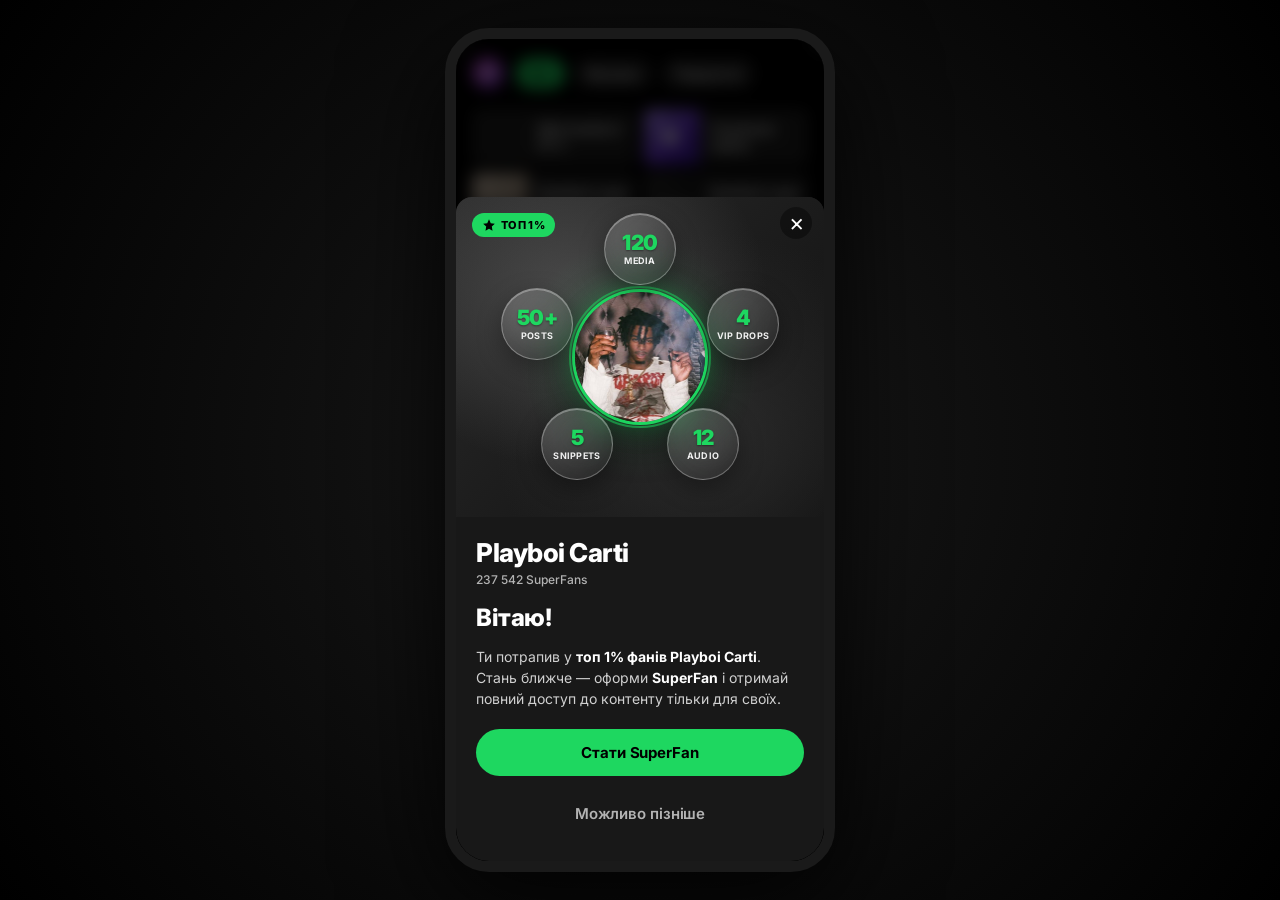
==== index.html @ 33389ec1 "Bigger bubble numbers, real artwork in player and featured card - bubble__num bumped 17 → 21px / wei" ====
<!DOCTYPE html>
<html lang="uk">
<head>
<meta charset="UTF-8" />
<meta name="viewport" content="width=device-width, initial-scale=1.0, maximum-scale=1.0, user-scalable=no, viewport-fit=cover" />
<meta name="theme-color" content="#000000" />
<title>Spotify — SuperFan</title>
<link rel="preconnect" href="https://fonts.googleapis.com">
<link rel="preconnect" href="https://fonts.gstatic.com" crossorigin>
<link href="https://fonts.googleapis.com/css2?family=Inter:wght@400;500;600;700;800;900&display=swap" rel="stylesheet">
<link rel="stylesheet" href="styles.css" />
</head>
<body>

<div class="device-frame">

  <!-- ============ HOME SCREEN ============ -->
  <section class="screen screen--home active" id="screen-home">

    <!-- Header -->
    <header class="header">
      <div class="header__row">
        <div class="avatar">M</div>
        <div class="chips">
          <button class="chip chip--active">Всі</button>
          <button class="chip">Музика</button>
          <button class="chip">Подкасти</button>
        </div>
      </div>
    </header>

    <main class="content" id="content">

      <!-- Library grid -->
      <div class="lib-grid">
        <div class="lib-card">
          <div class="lib-card__cover lib-card__cover--mosaic">
            <span style="background:linear-gradient(135deg,#b07a4a,#4a2e1a)"></span>
            <span style="background:linear-gradient(135deg,#1f1f1f,#3a3a3a)"></span>
            <span style="background:linear-gradient(135deg,#7a5a3a,#2a1f14)"></span>
            <span style="background:linear-gradient(135deg,#9a3030,#4a1414)"></span>
          </div>
          <div class="lib-card__title">Мій плейліст № 3</div>
        </div>

        <div class="lib-card">
          <div class="lib-card__cover lib-card__cover--liked">
            <svg viewBox="0 0 24 24" width="22" height="22" fill="#fff"><path d="M12 21s-6.7-4.35-9.33-8.5C.93 9.6 2.45 5.5 6 5.5c2 0 3.5 1.1 4 2.5.5-1.4 2-2.5 4-2.5 3.55 0 5.07 4.1 3.33 7C18.7 16.65 12 21 12 21z"/></svg>
          </div>
          <div class="lib-card__title">Улюблені треки</div>
        </div>

        <div class="lib-card">
          <div class="lib-card__cover" style="background:linear-gradient(135deg,#c8b9a8 0%,#8a7a68 100%)">
            <div class="lib-card__badge">Плейліст дня 1</div>
          </div>
          <div class="lib-card__title">Плейліст дня 1</div>
        </div>

        <div class="lib-card">
          <div class="lib-card__cover" style="background:linear-gradient(135deg,#2a2a2a 0%,#0a0a0a 100%)">
            <div class="lib-card__badge">Плейліст дня 2</div>
          </div>
          <div class="lib-card__title">Плейліст дня 2</div>
        </div>

        <div class="lib-card">
          <div class="lib-card__cover" style="background:linear-gradient(180deg,#6a4a3a 0%,#2a1a14 100%)">
            <div class="lib-card__badge">Плейліст дня 3</div>
          </div>
          <div class="lib-card__title">Плейліст дня 3</div>
        </div>

        <div class="lib-card">
          <div class="lib-card__cover" style="background:linear-gradient(135deg,#9a8a78 0%,#4a3a2a 100%)">
            <div class="lib-card__badge">Плейліст дня 4</div>
          </div>
          <div class="lib-card__title">Плейліст дня 4</div>
        </div>

        <div class="lib-card">
          <div class="lib-card__cover" style="background:linear-gradient(135deg,#3a3a3a 0%,#0a0a0a 100%)">
            <div class="lib-card__badge">Плейліст дня 5</div>
          </div>
          <div class="lib-card__title">Плейліст дня 5</div>
        </div>

        <div class="lib-card">
          <div class="lib-card__cover" style="background:linear-gradient(135deg,#5a3a2a 0%,#1a0a0a 100%)">
            <div class="lib-card__badge">Плейліст дня 6</div>
          </div>
          <div class="lib-card__title">Плейліст дня 6</div>
        </div>
      </div>

      <!-- Section: Тільки для тебе -->
      <section class="section">
        <h2 class="section__title">Тільки для тебе, <span class="highlight">Мартін</span></h2>
        <div class="hcards">
          <article class="hcard" data-artist="featured" id="card-featured">
            <div class="hcard__cover hcard__cover--img">
              <img src="carti-avatar.jpg" alt="" />
              <div class="hcard__playing-dot"></div>
              <div class="hcard__badge hcard__badge--super">SuperFan</div>
            </div>
            <div class="hcard__meta">Підібрано спеціально для тебе</div>
          </article>

          <article class="hcard">
            <div class="hcard__cover" style="background:linear-gradient(160deg,#f0a8b8 0%,#8a3050 60%,#2a0a18 100%)">
              <div class="hcard__badge hcard__badge--pink">Плейліст дня 8</div>
            </div>
            <div class="hcard__meta">Найкращі треки тижня</div>
          </article>

          <article class="hcard">
            <div class="hcard__cover" style="background:linear-gradient(160deg,#3a8a6a 0%,#1a4a3a 60%,#0a1a14 100%)">
              <div class="hcard__badge hcard__badge--green">Плейліст дня 9</div>
            </div>
            <div class="hcard__meta">Нове з твоїх жанрів</div>
          </article>
        </div>
      </section>

      <!-- Section: Твої найкращі мікси -->
      <section class="section">
        <h2 class="section__title">Твої найкращі мікси</h2>
        <div class="hcards">
          <article class="hcard">
            <div class="hcard__cover" style="background:linear-gradient(160deg,#d8d8d8 0%,#5a5a5a 60%,#0a0a0a 100%)">
              <div class="hcard__badge">Плейліст дня 10</div>
            </div>
            <div class="hcard__meta">Твої найгарячіші треки</div>
          </article>

          <article class="hcard">
            <div class="hcard__cover" style="background:linear-gradient(160deg,#1db954 0%,#0a6a30 60%,#021a0c 100%)">
              <div class="hcard__badge hcard__badge--mint">Плейліст дня 11</div>
            </div>
            <div class="hcard__meta">Свіжі релізи</div>
          </article>
        </div>
      </section>

      <div class="bottom-spacer"></div>
    </main>

    <!-- Now playing -->
    <div class="nowplaying" id="nowplaying">
      <div class="nowplaying__inner">
        <div class="nowplaying__cover">
          <img src="shoota-cover.jpg" alt="Shoota" />
        </div>
        <div class="nowplaying__info">
          <div class="nowplaying__title">Shoota — Playboi Carti</div>
          <div class="nowplaying__device">
            <svg viewBox="0 0 16 16" width="11" height="11" fill="#1db954"><circle cx="8" cy="8" r="6"/></svg>
            <span>AirPods Pro</span>
          </div>
        </div>
        <button class="nowplaying__play" aria-label="Пауза">
          <svg viewBox="0 0 24 24" width="22" height="22" fill="#fff"><rect x="6" y="4" width="4" height="16" rx="1"/><rect x="14" y="4" width="4" height="16" rx="1"/></svg>
        </button>
      </div>
      <div class="nowplaying__bar"><div class="nowplaying__bar-fill"></div></div>
    </div>

    <!-- Tab bar -->
    <nav class="tabbar">
      <button class="tab tab--active">
        <svg viewBox="0 0 24 24" width="22" height="22" fill="currentColor"><path d="M12 3 2 12h3v8h6v-6h2v6h6v-8h3z"/></svg>
        <span>Головна</span>
      </button>
      <button class="tab">
        <svg viewBox="0 0 24 24" width="22" height="22" fill="none" stroke="currentColor" stroke-width="2"><circle cx="11" cy="11" r="7"/><path d="m20 20-3.5-3.5"/></svg>
        <span>Пошук</span>
      </button>
      <button class="tab">
        <svg viewBox="0 0 24 24" width="22" height="22" fill="none" stroke="currentColor" stroke-width="2"><path d="M3 4h2v16H3zM7 4h2v16H7zM12 4l9 4-3 13z"/></svg>
        <span>Моя медіатека</span>
      </button>
      <button class="tab">
        <svg viewBox="0 0 24 24" width="22" height="22" fill="none" stroke="currentColor" stroke-width="2"><path d="M12 5v14M5 12h14"/></svg>
        <span>Створити</span>
      </button>
    </nav>
  </section>

  <!-- ============ POPUP — SuperFan invite ============ -->
  <div class="overlay" id="overlay">
    <div class="popup" role="dialog" aria-modal="true">
      <button class="popup__close" id="popupClose" aria-label="Закрити">×</button>
      <div class="popup__art">
        <div class="popup__art-bg"></div>
        <div class="popup__art-glow"></div>
        <div class="popup__badge">
          <svg viewBox="0 0 24 24" width="14" height="14" fill="#000"><path d="M12 2 15 9l7 .8-5.2 4.8L18 22l-6-3.5L6 22l1.2-7.4L2 9.8 9 9z"/></svg>
          <span>ТОП 1%</span>
        </div>

        <div class="popup__avatar">
          <img src="carti-avatar.jpg" alt="Playboi Carti" />
          <span class="popup__avatar-ring"></span>
        </div>

        <div class="bubble bubble--1" aria-hidden="true">
          <span class="bubble__num">120</span><span class="bubble__lbl">media</span>
        </div>
        <div class="bubble bubble--2" aria-hidden="true">
          <span class="bubble__num">4</span><span class="bubble__lbl">VIP drops</span>
        </div>
        <div class="bubble bubble--3" aria-hidden="true">
          <span class="bubble__num">12</span><span class="bubble__lbl">audio</span>
        </div>
        <div class="bubble bubble--4" aria-hidden="true">
          <span class="bubble__num">5</span><span class="bubble__lbl">snippets</span>
        </div>
        <div class="bubble bubble--5" aria-hidden="true">
          <span class="bubble__num">50+</span><span class="bubble__lbl">posts</span>
        </div>
      </div>
      <div class="popup__body">
        <div class="popup__artist">
          <div class="popup__artist-name">Playboi Carti</div>
          <div class="popup__artist-sub">237 542 SuperFans</div>
        </div>
        <h2 class="popup__title">Вітаю!</h2>
        <p class="popup__text">
          Ти потрапив у <b>топ 1% фанів Playboi Carti</b>. Стань ближче — оформи <b>SuperFan</b> і отримай повний доступ до контенту тільки для своїх.
        </p>
        <button class="btn btn--primary" id="goTiers">Стати SuperFan</button>
        <button class="btn btn--ghost" id="popupLater">Можливо пізніше</button>
      </div>
    </div>
  </div>

  <!-- ============ TIERS SCREEN ============ -->
  <section class="screen screen--tiers" id="screen-tiers">
    <header class="subheader">
      <button class="iconbtn" data-back aria-label="Назад">
        <svg viewBox="0 0 24 24" width="24" height="24" fill="none" stroke="#fff" stroke-width="2.2"><path d="M15 18l-6-6 6-6"/></svg>
      </button>
      <span class="subheader__title">SuperFan</span>
      <span class="iconbtn" aria-hidden="true"></span>
    </header>

    <div class="tiers__hero">
      <div class="tiers__hero-bg"></div>
      <div class="tiers__hero-content">
        <div class="tiers__badge">
          <svg viewBox="0 0 24 24" width="12" height="12" fill="#000"><path d="M12 2 15 9l7 .8-5.2 4.8L18 22l-6-3.5L6 22l1.2-7.4L2 9.8 9 9z"/></svg>
          ТОП 1% · PLAYBOI CARTI
        </div>
        <h1 class="tiers__title">Обери рівень<br/>SuperFan</h1>
        <p class="tiers__sub">Ціна за місяць. Скасування у будь-який момент.</p>
      </div>
    </div>

    <div class="tiers__list" role="radiogroup">
      <label class="tier">
        <input type="radio" name="tier" value="essential" />
        <div class="tier__card">
          <div class="tier__top">
            <div>
              <div class="tier__name">Essential</div>
              <div class="tier__price">$4,99<span>/міс</span></div>
            </div>
            <div class="tier__radio"></div>
          </div>
          <ul class="tier__perks">
            <li>SuperFan badge у профілі</li>
            <li>Закритий feed</li>
            <li>Early access до нових треків (24–48 год)</li>
          </ul>
        </div>
      </label>

      <label class="tier tier--featured">
        <input type="radio" name="tier" value="insider" checked />
        <div class="tier__card">
          <div class="tier__ribbon">ВИБІР ФАНІВ</div>
          <div class="tier__top">
            <div>
              <div class="tier__name">Insider</div>
              <div class="tier__price">$19,99<span>/міс</span></div>
            </div>
            <div class="tier__radio tier__radio--checked"></div>
          </div>
          <ul class="tier__perks">
            <li>Все з Essential</li>
            <li>Pre-release snippets за 30 днів до релізу</li>
            <li>Presale-коди на концерти</li>
            <li>Щомісячний Q&A</li>
            <li>Ексклюзивні відео та пости</li>
          </ul>
        </div>
      </label>

      <label class="tier">
        <input type="radio" name="tier" value="inner" />
        <div class="tier__card">
          <div class="tier__top">
            <div>
              <div class="tier__name">Inner Circle</div>
              <div class="tier__price">$99,99<span>/міс</span></div>
            </div>
            <div class="tier__radio"></div>
          </div>
          <ul class="tier__perks">
            <li>Все з Insider</li>
            <li>Підписаний мерч (1× на рік)</li>
            <li>Лотерея на 1-on-1 відеодзвінок</li>
            <li>Лімітовані дропи (вініл, ексклюзиви)</li>
          </ul>
        </div>
      </label>
    </div>

    <div class="cta-bar">
      <button class="btn btn--primary btn--full" id="goCheckout">Продовжити</button>
    </div>
  </section>

  <!-- ============ CHECKOUT SCREEN ============ -->
  <section class="screen screen--checkout" id="screen-checkout">
    <header class="subheader">
      <button class="iconbtn" data-back aria-label="Назад">
        <svg viewBox="0 0 24 24" width="24" height="24" fill="none" stroke="#fff" stroke-width="2.2"><path d="M15 18l-6-6 6-6"/></svg>
      </button>
      <span class="subheader__title">Оплата</span>
      <span class="iconbtn" aria-hidden="true"></span>
    </header>

    <div class="checkout">
      <div class="checkout__summary">
        <div class="checkout__row">
          <div>
            <div class="checkout__label">Підписка</div>
            <div class="checkout__value" id="checkoutTierName">SuperFan · Insider</div>
            <div class="checkout__sub">Playboi Carti</div>
          </div>
          <div class="checkout__price" id="checkoutTierPrice">$19,99</div>
        </div>
        <hr class="hr"/>
        <div class="checkout__row checkout__row--total">
          <div class="checkout__label">Разом за місяць</div>
          <div class="checkout__price" id="checkoutTotal">$19,99</div>
        </div>
      </div>

      <div class="checkout__payment">
        <div class="checkout__label-section">Спосіб оплати</div>
        <button class="pay">
          <span class="pay__icon">
            <svg viewBox="0 0 32 14" width="44" height="20"><text x="0" y="11" font-family="-apple-system,Inter,Helvetica" font-size="12" font-weight="600" fill="#fff">Pay</text><path d="M-2 4 C 0 1, 2 0, 4 3 L 4 9 C 2 12, 0 11, -2 8 Z" fill="#fff" transform="translate(-4,1) scale(0.9)"/></svg>
          </span>
          <span class="pay__label">Apple Pay</span>
          <span class="pay__check">●</span>
        </button>
        <button class="pay pay--alt">
          <span class="pay__icon"><svg viewBox="0 0 36 24" width="32" height="20"><rect width="36" height="24" rx="3" fill="#1a1a1a" stroke="#444"/><rect x="4" y="14" width="28" height="3" fill="#444"/></svg></span>
          <span class="pay__label">•••• 4242</span>
        </button>
      </div>

      <p class="checkout__legal">
        Підписка оновлюється щомісяця. Скасування у будь-який момент у налаштуваннях Spotify. Перший тиждень — гарантія повернення.
      </p>
    </div>

    <div class="cta-bar">
      <button class="btn btn--primary btn--full" id="goSuccess">
        <svg viewBox="0 0 24 24" width="18" height="18" fill="currentColor" style="margin-right:6px;vertical-align:-3px"><path d="M12 2C6.5 2 2 6.5 2 12s4.5 10 10 10 10-4.5 10-10S17.5 2 12 2zm-1 15-4-4 1.4-1.4L11 14.2l5.6-5.6L18 10z"/></svg>
        Оформити за <span id="payAmount">$19,99</span>
      </button>
    </div>
  </section>

  <!-- ============ SUCCESS SCREEN ============ -->
  <section class="screen screen--success" id="screen-success">
    <div class="success">
      <div class="success__art">
        <div class="success__rings">
          <span></span><span></span><span></span>
        </div>
        <div class="success__check">
          <svg viewBox="0 0 24 24" width="44" height="44" fill="#000"><path d="M12 2C6.5 2 2 6.5 2 12s4.5 10 10 10 10-4.5 10-10S17.5 2 12 2zm-1 15-4-4 1.4-1.4L11 14.2l5.6-5.6L18 10z"/></svg>
        </div>
      </div>

      <h1 class="success__title">Ласкаво просимо в SuperFan!</h1>
      <p class="success__text">
        Тепер ти один з найближчих фанів <b>Playboi Carti</b>. Перший ексклюзив вже чекає у закритому feed.
      </p>

      <div class="success__perks">
        <div class="perk perk--big"><span class="perk__icon">🎧</span><div><b>Свіжий drop</b><span>2 unreleased треки вже доступні</span></div></div>
        <div class="perk perk--big"><span class="perk__icon">💬</span><div><b>Welcome-повідомлення</b><span>«Дякуємо, що слухаєш нас» — від команди</span></div></div>
        <div class="perk perk--big"><span class="perk__icon">🎟️</span><div><b>Presale-код</b><span>На європейський тур 2026 · діє 48 год</span></div></div>
      </div>

      <button class="btn btn--primary btn--full" id="backHome">Відкрити закритий feed</button>
      <button class="btn btn--ghost btn--full" data-back>Повернутися в Spotify</button>
    </div>
  </section>

</div>

<script src="app.js"></script>
</body>
</html>
---- styles.css ----
/* ============ RESET ============ */
*, *::before, *::after { box-sizing: border-box; margin: 0; padding: 0; }
html, body { height: 100%; }
button { background: none; border: none; font: inherit; color: inherit; cursor: pointer; }
ul { list-style: none; }
input { font: inherit; }

body {
  font-family: 'Inter', -apple-system, BlinkMacSystemFont, 'SF Pro Display', Helvetica, Arial, sans-serif;
  background: #000;
  color: #fff;
  -webkit-font-smoothing: antialiased;
  -moz-osx-font-smoothing: grayscale;
  overflow: hidden;
  user-select: none;
  -webkit-tap-highlight-color: transparent;
}

/* ============ DEVICE FRAME ============ */
:root { --app-h: 100vh; }
@supports (height: 100dvh) { :root { --app-h: 100dvh; } }
@supports (height: 100svh) { :root { --app-h: 100svh; } }

.device-frame {
  position: relative;
  width: 100vw;
  height: var(--app-h);    /* JS overrides with visualViewport.height */
  max-width: 430px;
  margin: 0 auto;
  background: #000;
  overflow: hidden;
  box-shadow: 0 0 80px rgba(0,0,0,.8);
}

@media (min-width: 800px) {
  body {
    background: radial-gradient(circle at center, #1a1a1a 0%, #000 100%);
    display: flex;
    align-items: center;
    justify-content: center;
    padding: 24px;
    overflow: auto;
  }
  .device-frame {
    width: 390px;
    height: 844px;
    max-height: 95vh;
    max-height: 95dvh;
    border-radius: 44px;
    border: 11px solid #1a1a1a;
    box-shadow: 0 30px 100px rgba(0,0,0,.9), inset 0 0 0 1px #333;
  }
}

/* ============ SCREENS ============ */
.screen {
  position: absolute;
  inset: 0;
  display: none;
  flex-direction: column;
  background: #000;
  overflow: hidden;
}
.screen.active { display: flex; }

/* ============ HEADER ============ */
.header {
  padding: max(18px, env(safe-area-inset-top)) 16px 12px;
  flex-shrink: 0;
}
.header__row { display: flex; align-items: center; gap: 12px; }

.avatar {
  width: 32px; height: 32px;
  border-radius: 50%;
  background: linear-gradient(135deg, #d04ad8, #6b1ec4);
  display: flex; align-items: center; justify-content: center;
  font-weight: 700; font-size: 16px;
  flex-shrink: 0;
}

.chips { display: flex; gap: 8px; overflow-x: auto; flex: 1; -webkit-overflow-scrolling: touch; }
.chips::-webkit-scrollbar { display: none; }
.chip {
  padding: 7px 14px;
  border-radius: 999px;
  background: #1f1f1f;
  font-size: 14px;
  font-weight: 500;
  white-space: nowrap;
  color: #fff;
}
.chip--active { background: #1ed760; color: #000; font-weight: 600; }

/* ============ CONTENT ============ */
.content {
  flex: 1;
  overflow-y: auto;
  padding: 4px 16px 0;
  -webkit-overflow-scrolling: touch;
}
.content::-webkit-scrollbar { display: none; }
.bottom-spacer { height: 140px; }

/* ============ LIBRARY GRID ============ */
.lib-grid {
  display: grid;
  grid-template-columns: 1fr 1fr;
  gap: 8px;
  margin-top: 4px;
}
.lib-card {
  display: flex;
  align-items: center;
  background: #1d1d1d;
  border-radius: 6px;
  overflow: hidden;
  height: 56px;
  gap: 10px;
}
.lib-card__cover {
  width: 56px; height: 56px;
  flex-shrink: 0;
  position: relative;
  display: flex; align-items: center; justify-content: center;
  overflow: hidden;
}
.lib-card__cover--mosaic {
  display: grid;
  grid-template-columns: 1fr 1fr;
  grid-template-rows: 1fr 1fr;
}
.lib-card__cover--mosaic span { display: block; }
.lib-card__cover--liked {
  background: linear-gradient(135deg, #a888f4 0%, #5b29c4 60%, #2d1188 100%);
}
.lib-card__badge {
  position: absolute;
  bottom: 4px; left: 4px;
  background: rgba(0,0,0,.55);
  color: #fff;
  font-size: 8px;
  font-weight: 700;
  padding: 2px 5px;
  border-radius: 2px;
  text-transform: uppercase;
  letter-spacing: .3px;
}
.lib-card__badge--mid { font-size: 7.5px; }
.lib-card__title {
  font-size: 13.5px;
  font-weight: 600;
  color: #fff;
  line-height: 1.2;
  padding-right: 8px;
  overflow: hidden;
  text-overflow: ellipsis;
  display: -webkit-box;
  -webkit-line-clamp: 2;
  -webkit-box-orient: vertical;
}

/* ============ SECTIONS ============ */
.section { margin-top: 22px; }
.section__title {
  font-size: 22px;
  font-weight: 800;
  letter-spacing: -.4px;
  margin-bottom: 12px;
  padding-left: 0;
}
.highlight { color: #1ed760; }

.hcards {
  display: flex;
  gap: 14px;
  overflow-x: auto;
  margin: 0 -16px;
  padding: 0 16px 6px;
  scroll-snap-type: x mandatory;
  -webkit-overflow-scrolling: touch;
}
.hcards::-webkit-scrollbar { display: none; }
.hcard {
  flex: 0 0 152px;
  scroll-snap-align: start;
}
.hcard__cover {
  position: relative;
  width: 152px; height: 152px;
  border-radius: 4px;
  overflow: hidden;
  display: flex;
  align-items: flex-end;
}
.hcard__cover::after {
  content: '';
  position: absolute;
  inset: 0;
  background: linear-gradient(180deg, transparent 50%, rgba(0,0,0,.4) 100%);
  pointer-events: none;
}
.hcard__badge {
  position: absolute;
  bottom: 8px; left: 8px;
  font-size: 16px;
  font-weight: 800;
  color: #fff;
  z-index: 2;
  letter-spacing: -.3px;
}
.hcard__badge--red { color: #fff; text-shadow: 0 1px 2px rgba(0,0,0,.4); }
.hcard__badge--pink { color: #fff; }
.hcard__badge--green { color: #fff; }
.hcard__badge--mint { color: #fff; }

/* Featured "SuperFan" card: photo background with a frosted-glass chip
   so the label reads clearly over busy imagery. */
.hcard__cover--img { background: #1a1a1a; }
.hcard__cover--img > img {
  position: absolute;
  inset: 0;
  width: 100%; height: 100%;
  object-fit: cover;
  display: block;
}
.hcard__badge--super {
  font-size: 13px;
  padding: 6px 12px;
  border-radius: 6px;
  background: rgba(40,40,40,.72);
  border: 1px solid rgba(255,255,255,.14);
  backdrop-filter: blur(14px) saturate(140%);
  -webkit-backdrop-filter: blur(14px) saturate(140%);
  color: #fff;
  z-index: 3;
}
.hcard__mask {
  position: absolute;
  inset: 0;
  display: flex;
  align-items: center;
  justify-content: center;
}
.hcard__playing-dot {
  position: absolute;
  top: 8px; right: 8px;
  width: 8px; height: 8px;
  background: #1ed760;
  border-radius: 50%;
  z-index: 2;
  box-shadow: 0 0 8px #1ed760;
}
.hcard__meta {
  font-size: 12px;
  color: #b3b3b3;
  margin-top: 8px;
  line-height: 1.35;
  display: -webkit-box;
  -webkit-line-clamp: 2;
  -webkit-box-orient: vertical;
  overflow: hidden;
}

/* ============ NOW PLAYING ============ */
.nowplaying {
  position: absolute;
  bottom: 56px;
  left: 8px; right: 8px;
  background: #5a3a30;
  background: linear-gradient(95deg, #5a3a30 0%, #4a2820 100%);
  border-radius: 8px;
  padding: 8px;
  z-index: 10;
}
.nowplaying__inner {
  display: flex;
  align-items: center;
  gap: 10px;
}
.nowplaying__cover {
  width: 40px; height: 40px;
  border-radius: 4px;
  overflow: hidden;
  flex-shrink: 0;
  background: #2a2a2a;
}
.nowplaying__cover img {
  width: 100%; height: 100%;
  object-fit: cover;
  display: block;
}
.nowplaying__info { flex: 1; min-width: 0; }
.nowplaying__title {
  font-size: 13px;
  font-weight: 600;
  white-space: nowrap;
  overflow: hidden;
  text-overflow: ellipsis;
}
.nowplaying__device {
  font-size: 11px;
  color: #1db954;
  display: flex;
  align-items: center;
  gap: 4px;
  margin-top: 2px;
}
.nowplaying__play {
  width: 36px; height: 36px;
  display: flex; align-items: center; justify-content: center;
  flex-shrink: 0;
}
.nowplaying__bar {
  height: 2px;
  background: rgba(255,255,255,.18);
  border-radius: 2px;
  margin: 6px 4px 0;
  overflow: hidden;
}
.nowplaying__bar-fill {
  width: 38%;
  height: 100%;
  background: #fff;
  border-radius: 2px;
}

/* ============ TAB BAR ============ */
.tabbar {
  position: absolute;
  bottom: 0;
  left: 0; right: 0;
  height: 56px;
  display: flex;
  background: rgba(0,0,0,.92);
  backdrop-filter: blur(20px);
  -webkit-backdrop-filter: blur(20px);
  padding-bottom: env(safe-area-inset-bottom);
}
.tab {
  flex: 1;
  display: flex;
  flex-direction: column;
  align-items: center;
  justify-content: center;
  gap: 3px;
  color: #b3b3b3;
  font-size: 10px;
  font-weight: 500;
}
.tab--active { color: #fff; }

/* ============ OVERLAY + POPUP ============ */
.overlay {
  position: absolute;
  inset: 0;
  background: rgba(0,0,0,.7);
  backdrop-filter: blur(8px);
  -webkit-backdrop-filter: blur(8px);
  display: none;
  align-items: flex-end;
  justify-content: center;
  z-index: 100;
  animation: fadeIn .3s ease;
}
.overlay.active { display: flex; }
@keyframes fadeIn { from { opacity: 0; } to { opacity: 1; } }

.popup {
  position: relative;
  width: 100%;
  background: #181818;
  border-radius: 16px 16px 0 0;
  overflow: hidden;
  animation: slideUp .4s cubic-bezier(.16,1,.3,1);
  max-height: 90%;
  display: flex;
  flex-direction: column;
}
@keyframes slideUp { from { transform: translateY(100%); } to { transform: translateY(0); } }

.popup__close {
  position: absolute;
  top: 10px; right: 12px;
  width: 32px; height: 32px;
  font-size: 24px;
  color: #fff;
  z-index: 10;
  display: flex;
  align-items: center;
  justify-content: center;
  background: rgba(0,0,0,.4);
  border-radius: 50%;
  line-height: 1;
}

.popup__art {
  position: relative;
  height: 320px;
  overflow: hidden;
}
.popup__art-bg {
  position: absolute;
  inset: 0;
  background:
    radial-gradient(ellipse at 30% 30%, rgba(120,120,120,.45) 0%, transparent 55%),
    radial-gradient(ellipse at 70% 75%, rgba(60,60,60,.55) 0%, transparent 60%),
    linear-gradient(135deg, #2a2a2a 0%, #0f0f0f 100%);
}
.popup__art-glow {
  position: absolute;
  inset: 0;
  background:
    radial-gradient(circle at 50% 50%, rgba(30,215,96,.12) 0%, transparent 50%);
}
.popup__badge {
  position: absolute;
  top: 16px;
  left: 16px;
  background: #1ed760;
  color: #000;
  font-size: 11px;
  font-weight: 800;
  padding: 5px 10px;
  border-radius: 999px;
  display: flex;
  align-items: center;
  gap: 5px;
  z-index: 5;
  letter-spacing: .3px;
}

/* ============ AVATAR (centered in popup__art) ============ */
.popup__avatar {
  position: absolute;
  top: 50%; left: 50%;
  width: 130px; height: 130px;
  border-radius: 50%;
  overflow: visible;
  transform: translate(-50%, -50%);
  z-index: 2;
  box-shadow:
    0 0 0 3px #1ed760,
    0 0 30px rgba(30,215,96,.45),
    0 14px 40px rgba(0,0,0,.55);
}
.popup__avatar img {
  width: 100%; height: 100%;
  object-fit: cover;
  border-radius: 50%;
  display: block;
}
.popup__avatar-ring {
  position: absolute;
  inset: -6px;
  border-radius: 50%;
  border: 2px solid rgba(30,215,96,.55);
  pointer-events: none;
  animation: avatar-pulse 2.6s cubic-bezier(0,0,.2,1) infinite;
}
@keyframes avatar-pulse {
  0%   { transform: scale(1);    opacity: .85; }
  80%  { opacity: 0; }
  100% { transform: scale(1.35); opacity: 0; }
}

/* ============ FLOATING GLASS BUBBLES ============ */
.bubble {
  position: absolute;
  width: 72px; height: 72px;
  border-radius: 50%;
  background:
    linear-gradient(135deg, rgba(255,255,255,.22) 0%, rgba(255,255,255,.06) 100%);
  backdrop-filter: blur(14px) saturate(150%);
  -webkit-backdrop-filter: blur(14px) saturate(150%);
  border: 1px solid rgba(255,255,255,.28);
  display: flex;
  flex-direction: column;
  align-items: center;
  justify-content: center;
  text-align: center;
  color: #fff;
  z-index: 4;
  padding: 4px;
  box-shadow:
    inset 0 1px 0 rgba(255,255,255,.32),
    inset 0 -10px 18px rgba(0,0,0,.15),
    0 8px 24px rgba(0,0,0,.35);
  will-change: transform;
}
.bubble__num {
  font-size: 21px;
  font-weight: 900;
  line-height: 1;
  color: #1ed760;
  letter-spacing: -.5px;
  text-shadow: 0 1px 2px rgba(0,0,0,.4);
}
.bubble__lbl {
  font-size: 9px;
  font-weight: 700;
  line-height: 1.1;
  margin-top: 3px;
  color: rgba(255,255,255,.92);
  text-transform: uppercase;
  letter-spacing: .3px;
}

/* positions tight around the avatar (orbital ~108px from popup center).
   Anchored to popup horizontal center via left:50% + margin-left so the
   layout stays symmetric on any popup width. */
.bubble { left: 50%; }
.bubble--1 { top: 16px;  margin-left: -36px; animation: bob-a 5.2s ease-in-out infinite; }      /* 12 o'clock */
.bubble--2 { top: 91px;  margin-left: 67px;  animation: bob-b 6.4s ease-in-out infinite -.7s; } /* upper right */
.bubble--3 { top: 211px; margin-left: 27px;  animation: bob-c 5.8s ease-in-out infinite -1.4s;} /* lower right */
.bubble--4 { top: 211px; margin-left: -99px; animation: bob-b 7.1s ease-in-out infinite -2s; }  /* lower left */
.bubble--5 { top: 91px;  margin-left: -139px;animation: bob-a 6.0s ease-in-out infinite -.4s; } /* upper left */

@keyframes bob-a {
  0%, 100% { transform: translate(0, 0); }
  50%      { transform: translate(2px, -7px); }
}
@keyframes bob-b {
  0%, 100% { transform: translate(0, 0); }
  33%      { transform: translate(-4px, -3px); }
  66%      { transform: translate(3px, -6px); }
}
@keyframes bob-c {
  0%, 100% { transform: translate(0, 0); }
  50%      { transform: translate(-6px, -4px); }
}

@media (prefers-reduced-motion: reduce) {
  .bubble, .popup__avatar-ring { animation: none; }
}

/* ============ ARTIST META (now inside popup__body) ============ */
.popup__artist { margin-bottom: 2px; }
.popup__artist-name {
  font-size: 26px;
  font-weight: 800;
  letter-spacing: -.5px;
  line-height: 1.1;
}
.popup__artist-sub {
  font-size: 12px;
  color: #b3b3b3;
  font-weight: 500;
  margin-top: 4px;
}

.popup__body {
  padding: 22px 20px 24px;
  display: flex;
  flex-direction: column;
  gap: 14px;
  overflow-y: auto;
}
.popup__title {
  font-size: 24px;
  font-weight: 800;
  letter-spacing: -.4px;
}
.popup__text {
  font-size: 14px;
  line-height: 1.5;
  color: #d0d0d0;
}
.popup__text b { color: #fff; font-weight: 700; }

.popup__perks {
  display: flex;
  flex-direction: column;
  gap: 8px;
  margin-top: 2px;
}
.perk {
  display: flex;
  align-items: center;
  gap: 10px;
  font-size: 13.5px;
  color: #e5e5e5;
}
.perk__icon { font-size: 18px; }

/* ============ BUTTONS ============ */
.btn {
  padding: 14px 22px;
  border-radius: 999px;
  font-size: 15px;
  font-weight: 700;
  text-align: center;
  transition: transform .15s ease, opacity .15s ease;
  letter-spacing: -.1px;
}
.btn:active { transform: scale(.97); opacity: .85; }
.btn--primary {
  background: #1ed760;
  color: #000;
  margin-top: 6px;
}
.btn--ghost {
  background: transparent;
  color: #b3b3b3;
  font-weight: 600;
}
.btn--full { width: 100%; }

/* ============ SUBHEADER ============ */
.subheader {
  display: flex;
  align-items: center;
  justify-content: space-between;
  padding: max(16px, env(safe-area-inset-top)) 16px 12px;
  flex-shrink: 0;
}
.subheader__title { font-size: 16px; font-weight: 700; letter-spacing: -.2px; }
.iconbtn {
  width: 32px; height: 32px;
  display: flex; align-items: center; justify-content: center;
  border-radius: 50%;
}

/* ============ TIERS SCREEN ============ */
.tiers__hero {
  position: relative;
  height: 180px;
  margin: 0 16px;
  border-radius: 14px;
  overflow: hidden;
  flex-shrink: 0;
}
.tiers__hero-bg {
  position: absolute;
  inset: 0;
  background:
    radial-gradient(ellipse at 30% 30%, rgba(232,90,58,.7) 0%, transparent 55%),
    radial-gradient(ellipse at 70% 80%, rgba(155,46,28,.85) 0%, transparent 60%),
    linear-gradient(135deg, #8a1f12 0%, #2a0a05 100%);
}
.tiers__hero-content {
  position: relative;
  padding: 20px;
  height: 100%;
  display: flex;
  flex-direction: column;
  justify-content: space-between;
}
.tiers__badge {
  align-self: flex-start;
  background: #1ed760;
  color: #000;
  font-size: 10px;
  font-weight: 800;
  padding: 4px 8px;
  border-radius: 999px;
  display: flex;
  align-items: center;
  gap: 5px;
  letter-spacing: .3px;
}
.tiers__title {
  font-size: 30px;
  font-weight: 800;
  line-height: 1.05;
  letter-spacing: -.6px;
}
.tiers__sub {
  font-size: 12.5px;
  color: rgba(255,255,255,.85);
  margin-top: 6px;
}

.tiers__list {
  flex: 1;
  overflow-y: auto;
  padding: 16px 16px 120px;
  display: flex;
  flex-direction: column;
  gap: 10px;
  -webkit-overflow-scrolling: touch;
}
.tiers__list::-webkit-scrollbar { display: none; }

.tier { display: block; cursor: pointer; }
.tier input { position: absolute; opacity: 0; pointer-events: none; }

.tier__card {
  background: #1a1a1a;
  border: 1.5px solid #2a2a2a;
  border-radius: 12px;
  padding: 14px 16px;
  position: relative;
  transition: border-color .15s ease, background .15s ease;
}
.tier input:checked + .tier__card {
  border-color: #1ed760;
  background: #15201a;
}
.tier--featured .tier__card {
  background: linear-gradient(135deg, #1a2820 0%, #15201a 100%);
}

.tier__top {
  display: flex;
  justify-content: space-between;
  align-items: flex-start;
}
.tier__name {
  font-size: 17px;
  font-weight: 700;
  letter-spacing: -.2px;
}
.tier__price {
  font-size: 22px;
  font-weight: 800;
  margin-top: 2px;
  letter-spacing: -.3px;
}
.tier__price span {
  font-size: 12px;
  font-weight: 500;
  color: #b3b3b3;
  margin-left: 2px;
}
.tier__radio {
  width: 22px; height: 22px;
  border-radius: 50%;
  border: 2px solid #555;
  margin-top: 4px;
  position: relative;
  flex-shrink: 0;
}
.tier input:checked + .tier__card .tier__radio {
  border-color: #1ed760;
}
.tier input:checked + .tier__card .tier__radio::after {
  content: '';
  position: absolute;
  inset: 3px;
  background: #1ed760;
  border-radius: 50%;
}
.tier__perks {
  margin-top: 10px;
  display: flex;
  flex-direction: column;
  gap: 5px;
}
.tier__perks li {
  font-size: 12.5px;
  color: #c8c8c8;
  padding-left: 14px;
  position: relative;
  line-height: 1.4;
}
.tier__perks li::before {
  content: '';
  position: absolute;
  left: 0; top: 8px;
  width: 4px; height: 4px;
  background: #1ed760;
  border-radius: 50%;
}
.tier__ribbon {
  position: absolute;
  top: -8px;
  right: 14px;
  background: #1ed760;
  color: #000;
  font-size: 9px;
  font-weight: 800;
  padding: 3px 8px;
  border-radius: 999px;
  letter-spacing: .4px;
}

.cta-bar {
  position: absolute;
  bottom: 0; left: 0; right: 0;
  padding: 14px 16px 22px;
  background: linear-gradient(180deg, transparent 0%, rgba(0,0,0,.95) 30%, #000 100%);
}

.hr { border: none; border-top: 1px solid #2a2a2a; margin: 6px 0; }

/* ============ CHECKOUT ============ */
.checkout {
  padding: 14px 16px 120px;
  flex: 1;
  overflow-y: auto;
}
.checkout::-webkit-scrollbar { display: none; }

.checkout__summary {
  background: #1a1a1a;
  border-radius: 12px;
  padding: 16px;
  margin-bottom: 16px;
}
.checkout__row {
  display: flex;
  justify-content: space-between;
  align-items: flex-start;
}
.checkout__row--total { padding-top: 4px; }
.checkout__label { font-size: 12px; color: #b3b3b3; }
.checkout__value { font-size: 16px; font-weight: 700; margin-top: 2px; }
.checkout__sub { font-size: 12px; color: #b3b3b3; margin-top: 2px; }
.checkout__price { font-size: 18px; font-weight: 800; letter-spacing: -.3px; }

.checkout__payment { margin-bottom: 14px; }
.checkout__label-section {
  font-size: 12px;
  font-weight: 600;
  color: #b3b3b3;
  text-transform: uppercase;
  letter-spacing: .5px;
  margin-bottom: 8px;
}
.pay {
  display: flex;
  align-items: center;
  gap: 12px;
  width: 100%;
  background: #1a1a1a;
  border: 1.5px solid #1ed760;
  border-radius: 10px;
  padding: 12px 14px;
  margin-bottom: 8px;
}
.pay--alt { border-color: #2a2a2a; }
.pay__icon {
  width: 44px;
  display: flex;
  align-items: center;
  justify-content: center;
}
.pay__label { flex: 1; text-align: left; font-size: 14px; font-weight: 600; }
.pay__check { color: #1ed760; font-size: 18px; }

.checkout__legal {
  font-size: 11px;
  color: #888;
  line-height: 1.5;
  margin-top: 14px;
  text-align: center;
}

/* ============ SUCCESS ============ */
.success {
  flex: 1;
  display: flex;
  flex-direction: column;
  align-items: center;
  padding: max(28px, env(safe-area-inset-top)) 24px 32px;
  text-align: center;
  overflow-y: auto;
  -webkit-overflow-scrolling: touch;
}
.success::-webkit-scrollbar { display: none; }

.success__art {
  position: relative;
  width: 140px; height: 140px;
  display: flex;
  align-items: center;
  justify-content: center;
  margin: 12px auto 18px;
}
.success__rings { position: absolute; inset: 0; }
.success__rings span {
  position: absolute;
  inset: 0;
  border-radius: 50%;
  border: 2px solid #1ed760;
  opacity: 0;
  animation: ping 2.2s cubic-bezier(0,0,.2,1) infinite;
}
.success__rings span:nth-child(2) { animation-delay: .7s; }
.success__rings span:nth-child(3) { animation-delay: 1.4s; }
@keyframes ping {
  0% { transform: scale(.5); opacity: .9; }
  80%, 100% { transform: scale(1.4); opacity: 0; }
}
.success__check {
  position: relative;
  width: 88px; height: 88px;
  background: #1ed760;
  border-radius: 50%;
  display: flex;
  align-items: center;
  justify-content: center;
  box-shadow: 0 0 40px rgba(30,215,96,.5);
}
.success__title {
  font-size: 26px;
  font-weight: 800;
  letter-spacing: -.5px;
  margin-bottom: 10px;
  line-height: 1.15;
}
.success__text {
  font-size: 14px;
  line-height: 1.5;
  color: #d0d0d0;
  margin-bottom: 22px;
  max-width: 320px;
}
.success__text b { color: #fff; }
.success__perks {
  width: 100%;
  display: flex;
  flex-direction: column;
  gap: 10px;
  margin-bottom: 22px;
}
.perk--big {
  background: #161616;
  border-radius: 10px;
  padding: 12px 14px;
  text-align: left;
  display: flex;
  align-items: center;
  gap: 12px;
}
.perk--big .perk__icon { font-size: 22px; flex-shrink: 0; }
.perk--big > div { display: flex; flex-direction: column; gap: 2px; }
.perk--big b { font-size: 13.5px; font-weight: 700; }
.perk--big span { font-size: 12px; color: #999; }
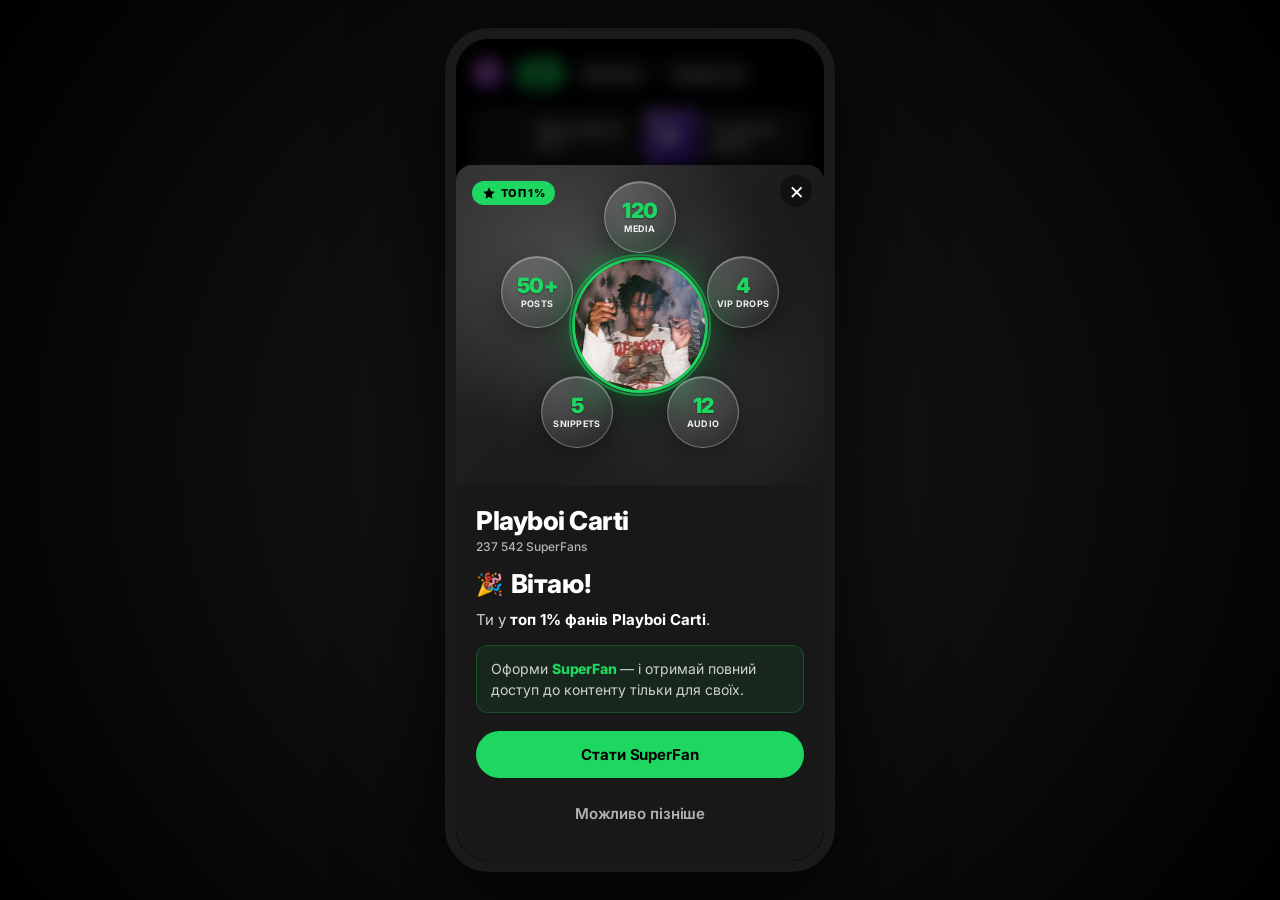
==== commit 6977f8ea: "Polish SuperFan card label and popup CTA layout - SuperFan label on the featured card now uses the s" ====
--- a/index.html
+++ b/index.html
@@ -101,6 +101,7 @@
             <div class="hcard__cover hcard__cover--img">
               <img src="carti-avatar.jpg" alt="" />
               <div class="hcard__playing-dot"></div>
+              <div class="hcard__matte"></div>
               <div class="hcard__badge hcard__badge--super">SuperFan</div>
             </div>
             <div class="hcard__meta">Підібрано спеціально для тебе</div>
@@ -224,9 +225,12 @@
           <div class="popup__artist-name">Playboi Carti</div>
           <div class="popup__artist-sub">237 542 SuperFans</div>
         </div>
-        <h2 class="popup__title">Вітаю!</h2>
-        <p class="popup__text">
-          Ти потрапив у <b>топ 1% фанів Playboi Carti</b>. Стань ближче — оформи <b>SuperFan</b> і отримай повний доступ до контенту тільки для своїх.
+        <h2 class="popup__title"><span class="popup__title-emoji">🎉</span>Вітаю!</h2>
+        <p class="popup__lede">
+          Ти у <b>топ 1% фанів Playboi Carti</b>.
+        </p>
+        <p class="popup__cta">
+          Оформи <b class="popup__cta-mark">SuperFan</b> — і отримай повний доступ до контенту тільки для своїх.
         </p>
         <button class="btn btn--primary" id="goTiers">Стати SuperFan</button>
         <button class="btn btn--ghost" id="popupLater">Можливо пізніше</button>
--- a/styles.css
+++ b/styles.css
@@ -224,16 +224,27 @@
   object-fit: cover;
   display: block;
 }
+/* SuperFan label uses the same typography as other card badges
+   (.hcard__badge base: 16px / 800, bottom:8 left:8). Readability
+   over the photo comes from .hcard__matte — a frosted glass strip
+   behind the label, not a chip around it. */
 .hcard__badge--super {
-  font-size: 13px;
-  padding: 6px 12px;
-  border-radius: 6px;
-  background: rgba(40,40,40,.72);
-  border: 1px solid rgba(255,255,255,.14);
-  backdrop-filter: blur(14px) saturate(140%);
-  -webkit-backdrop-filter: blur(14px) saturate(140%);
   color: #fff;
   z-index: 3;
+  text-shadow: 0 1px 4px rgba(0,0,0,.55);
+}
+.hcard__matte {
+  position: absolute;
+  left: 0; right: 0;
+  bottom: 0;
+  height: 60px;
+  backdrop-filter: blur(10px) saturate(120%);
+  -webkit-backdrop-filter: blur(10px) saturate(120%);
+  background: linear-gradient(180deg, rgba(20,20,20,.15) 0%, rgba(20,20,20,.6) 100%);
+  -webkit-mask-image: linear-gradient(180deg, transparent 0%, #000 55%, #000 100%);
+          mask-image: linear-gradient(180deg, transparent 0%, #000 55%, #000 100%);
+  pointer-events: none;
+  z-index: 1;
 }
 .hcard__mask {
   position: absolute;
@@ -553,19 +564,55 @@
   padding: 22px 20px 24px;
   display: flex;
   flex-direction: column;
-  gap: 14px;
+  gap: 12px;
   overflow-y: auto;
 }
 .popup__title {
-  font-size: 24px;
+  font-size: 26px;
   font-weight: 800;
   letter-spacing: -.4px;
-}
-.popup__text {
+  display: flex;
+  align-items: center;
+  gap: 8px;
+}
+.popup__title-emoji {
+  font-size: 22px;
+  line-height: 1;
+  display: inline-block;
+  animation: confetti-pop .8s cubic-bezier(.16,1,.3,1) .2s both;
+}
+@keyframes confetti-pop {
+  0%   { transform: scale(.4) rotate(-20deg); opacity: 0; }
+  60%  { transform: scale(1.15) rotate(10deg); opacity: 1; }
+  100% { transform: scale(1)    rotate(0deg); }
+}
+
+.popup__lede {
+  font-size: 15px;
+  line-height: 1.45;
+  color: #d0d0d0;
+  margin-top: -2px;
+}
+.popup__lede b { color: #fff; font-weight: 700; }
+
+.popup__cta {
   font-size: 14px;
   line-height: 1.5;
-  color: #d0d0d0;
-}
+  color: #cfcfcf;
+  background: rgba(30,215,96,.08);
+  border: 1px solid rgba(30,215,96,.22);
+  border-radius: 12px;
+  padding: 12px 14px;
+  margin-top: 2px;
+}
+.popup__cta-mark {
+  color: #1ed760;
+  font-weight: 800;
+  letter-spacing: -.2px;
+}
+
+/* legacy class still used elsewhere */
+.popup__text { font-size: 14px; line-height: 1.5; color: #d0d0d0; }
 .popup__text b { color: #fff; font-weight: 700; }
 
 .popup__perks {
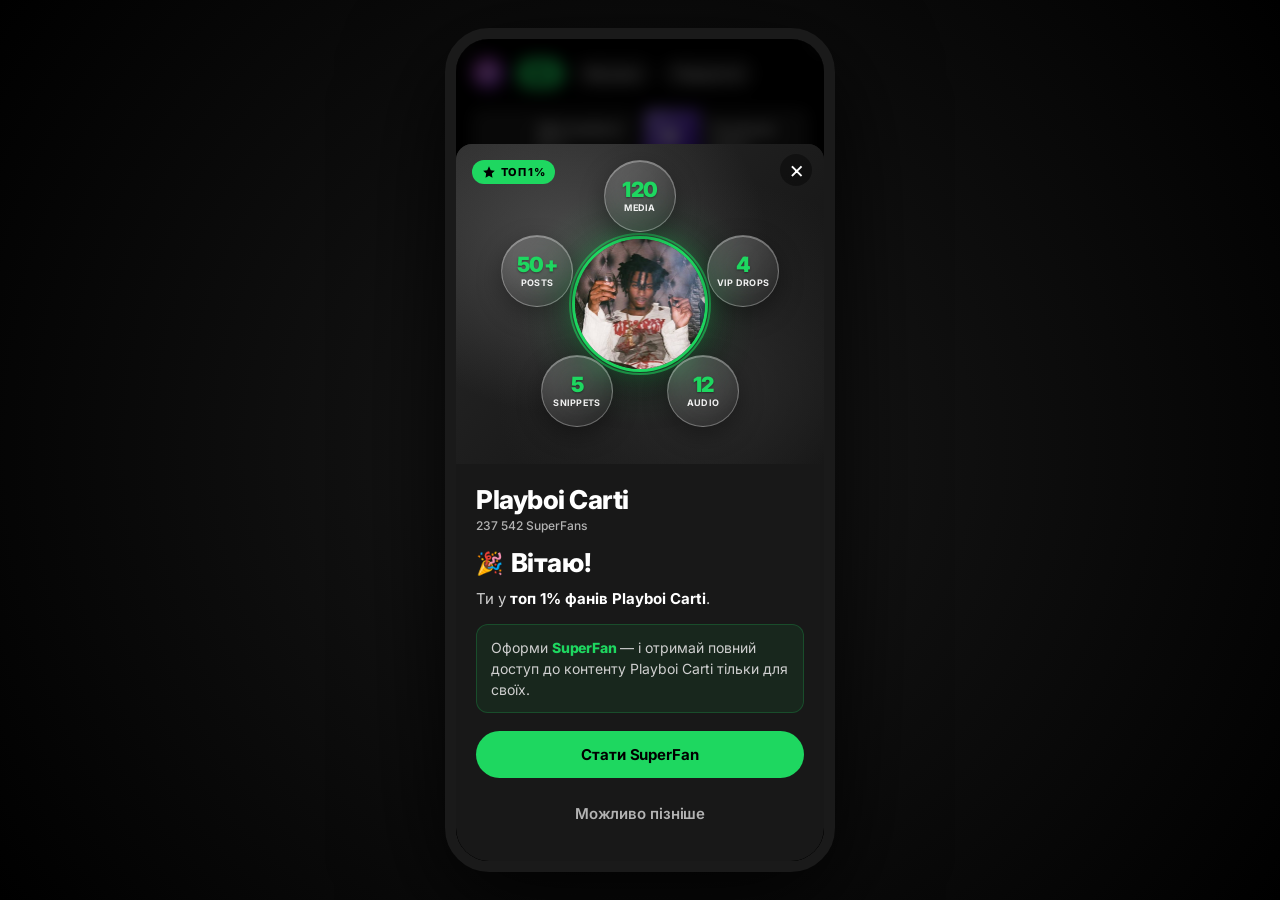
==== commit e0964594: "Fix SuperFan label visibility, carousel alignment, popup copy - The label was a sibling of .hcard__m" ====
--- a/index.html
+++ b/index.html
@@ -101,8 +101,9 @@
             <div class="hcard__cover hcard__cover--img">
               <img src="carti-avatar.jpg" alt="" />
               <div class="hcard__playing-dot"></div>
-              <div class="hcard__matte"></div>
-              <div class="hcard__badge hcard__badge--super">SuperFan</div>
+              <div class="hcard__matte">
+                <span class="hcard__badge hcard__badge--super">SuperFan</span>
+              </div>
             </div>
             <div class="hcard__meta">Підібрано спеціально для тебе</div>
           </article>
@@ -230,7 +231,7 @@
           Ти у <b>топ 1% фанів Playboi Carti</b>.
         </p>
         <p class="popup__cta">
-          Оформи <b class="popup__cta-mark">SuperFan</b> — і отримай повний доступ до контенту тільки для своїх.
+          Оформи <b class="popup__cta-mark">SuperFan</b> — і отримай повний доступ до контенту Playboi Carti тільки для своїх.
         </p>
         <button class="btn btn--primary" id="goTiers">Стати SuperFan</button>
         <button class="btn btn--ghost" id="popupLater">Можливо пізніше</button>
--- a/styles.css
+++ b/styles.css
@@ -175,8 +175,11 @@
   display: flex;
   gap: 14px;
   overflow-x: auto;
-  margin: 0 -16px;
-  padding: 0 16px 6px;
+  /* No negative margin: first card aligns to .content's interior left
+     edge (same x as library grid + section title). Right side keeps
+     bleed via -16px so the last card can peek under the screen edge. */
+  margin: 0 -16px 0 0;
+  padding: 0 16px 6px 0;
   scroll-snap-type: x mandatory;
   -webkit-overflow-scrolling: touch;
 }
@@ -225,26 +228,29 @@
   display: block;
 }
 /* SuperFan label uses the same typography as other card badges
-   (.hcard__badge base: 16px / 800, bottom:8 left:8). Readability
-   over the photo comes from .hcard__matte — a frosted glass strip
-   behind the label, not a chip around it. */
-.hcard__badge--super {
-  color: #fff;
-  z-index: 3;
-  text-shadow: 0 1px 4px rgba(0,0,0,.55);
-}
+   (16px / 800, bottom:8 left:8). The label lives INSIDE .hcard__matte
+   so backdrop-filter and z-index don't fight each other across siblings
+   on iOS Safari — the matte blurs+darkens the photo behind it, and the
+   label sits on top of that frosted area as a child. */
 .hcard__matte {
   position: absolute;
   left: 0; right: 0;
   bottom: 0;
-  height: 60px;
-  backdrop-filter: blur(10px) saturate(120%);
-  -webkit-backdrop-filter: blur(10px) saturate(120%);
-  background: linear-gradient(180deg, rgba(20,20,20,.15) 0%, rgba(20,20,20,.6) 100%);
-  -webkit-mask-image: linear-gradient(180deg, transparent 0%, #000 55%, #000 100%);
-          mask-image: linear-gradient(180deg, transparent 0%, #000 55%, #000 100%);
-  pointer-events: none;
+  height: 64px;
+  backdrop-filter: blur(12px) saturate(130%);
+  -webkit-backdrop-filter: blur(12px) saturate(130%);
+  background: linear-gradient(180deg, rgba(0,0,0,.45) 0%, rgba(0,0,0,.85) 100%);
   z-index: 1;
+}
+.hcard__badge--super {
+  position: absolute;
+  bottom: 8px;
+  left: 8px;
+  font-size: 16px;
+  font-weight: 800;
+  letter-spacing: -.3px;
+  color: #fff;
+  text-shadow: 0 1px 3px rgba(0,0,0,.6);
 }
 .hcard__mask {
   position: absolute;
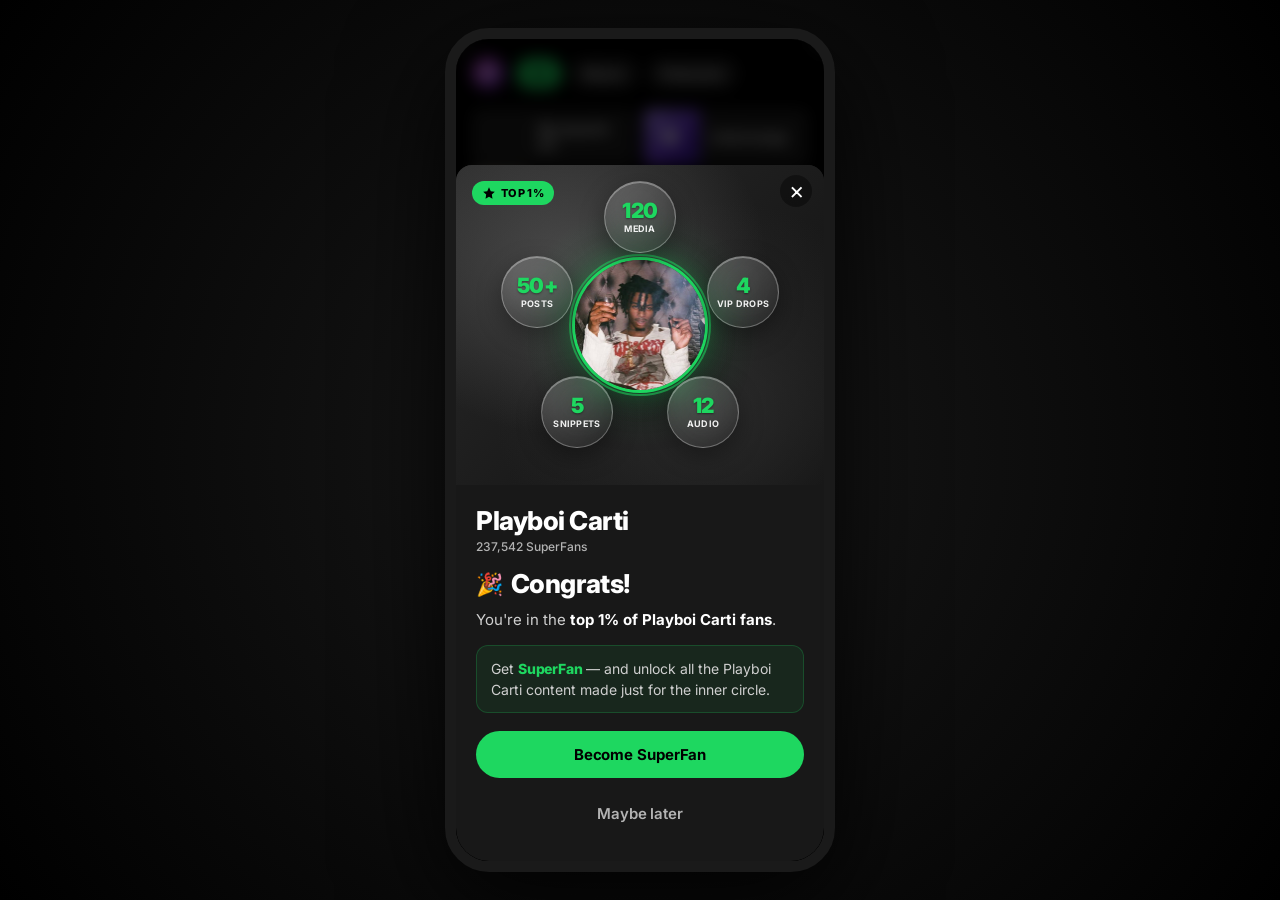
==== commit a9927529: "Translate all Ukrainian UI copy to English Every user-facing string across index.html, app.js, qr.ht" ====
--- a/index.html
+++ b/index.html
@@ -1,5 +1,5 @@
 <!DOCTYPE html>
-<html lang="uk">
+<html lang="en">
 <head>
 <meta charset="UTF-8" />
 <meta name="viewport" content="width=device-width, initial-scale=1.0, maximum-scale=1.0, user-scalable=no, viewport-fit=cover" />
@@ -22,9 +22,9 @@
       <div class="header__row">
         <div class="avatar">M</div>
         <div class="chips">
-          <button class="chip chip--active">Всі</button>
-          <button class="chip">Музика</button>
-          <button class="chip">Подкасти</button>
+          <button class="chip chip--active">All</button>
+          <button class="chip">Music</button>
+          <button class="chip">Podcasts</button>
         </div>
       </div>
     </header>
@@ -40,106 +40,104 @@
             <span style="background:linear-gradient(135deg,#7a5a3a,#2a1f14)"></span>
             <span style="background:linear-gradient(135deg,#9a3030,#4a1414)"></span>
           </div>
-          <div class="lib-card__title">Мій плейліст № 3</div>
+          <div class="lib-card__title">My playlist #3</div>
         </div>
 
         <div class="lib-card">
           <div class="lib-card__cover lib-card__cover--liked">
             <svg viewBox="0 0 24 24" width="22" height="22" fill="#fff"><path d="M12 21s-6.7-4.35-9.33-8.5C.93 9.6 2.45 5.5 6 5.5c2 0 3.5 1.1 4 2.5.5-1.4 2-2.5 4-2.5 3.55 0 5.07 4.1 3.33 7C18.7 16.65 12 21 12 21z"/></svg>
           </div>
-          <div class="lib-card__title">Улюблені треки</div>
+          <div class="lib-card__title">Liked songs</div>
         </div>
 
         <div class="lib-card">
           <div class="lib-card__cover" style="background:linear-gradient(135deg,#c8b9a8 0%,#8a7a68 100%)">
-            <div class="lib-card__badge">Плейліст дня 1</div>
-          </div>
-          <div class="lib-card__title">Плейліст дня 1</div>
+            <div class="lib-card__badge">Daily Mix 1</div>
+          </div>
+          <div class="lib-card__title">Daily Mix 1</div>
         </div>
 
         <div class="lib-card">
           <div class="lib-card__cover" style="background:linear-gradient(135deg,#2a2a2a 0%,#0a0a0a 100%)">
-            <div class="lib-card__badge">Плейліст дня 2</div>
-          </div>
-          <div class="lib-card__title">Плейліст дня 2</div>
+            <div class="lib-card__badge">Daily Mix 2</div>
+          </div>
+          <div class="lib-card__title">Daily Mix 2</div>
         </div>
 
         <div class="lib-card">
           <div class="lib-card__cover" style="background:linear-gradient(180deg,#6a4a3a 0%,#2a1a14 100%)">
-            <div class="lib-card__badge">Плейліст дня 3</div>
-          </div>
-          <div class="lib-card__title">Плейліст дня 3</div>
+            <div class="lib-card__badge">Daily Mix 3</div>
+          </div>
+          <div class="lib-card__title">Daily Mix 3</div>
         </div>
 
         <div class="lib-card">
           <div class="lib-card__cover" style="background:linear-gradient(135deg,#9a8a78 0%,#4a3a2a 100%)">
-            <div class="lib-card__badge">Плейліст дня 4</div>
-          </div>
-          <div class="lib-card__title">Плейліст дня 4</div>
+            <div class="lib-card__badge">Daily Mix 4</div>
+          </div>
+          <div class="lib-card__title">Daily Mix 4</div>
         </div>
 
         <div class="lib-card">
           <div class="lib-card__cover" style="background:linear-gradient(135deg,#3a3a3a 0%,#0a0a0a 100%)">
-            <div class="lib-card__badge">Плейліст дня 5</div>
-          </div>
-          <div class="lib-card__title">Плейліст дня 5</div>
+            <div class="lib-card__badge">Daily Mix 5</div>
+          </div>
+          <div class="lib-card__title">Daily Mix 5</div>
         </div>
 
         <div class="lib-card">
           <div class="lib-card__cover" style="background:linear-gradient(135deg,#5a3a2a 0%,#1a0a0a 100%)">
-            <div class="lib-card__badge">Плейліст дня 6</div>
-          </div>
-          <div class="lib-card__title">Плейліст дня 6</div>
-        </div>
-      </div>
-
-      <!-- Section: Тільки для тебе -->
+            <div class="lib-card__badge">Daily Mix 6</div>
+          </div>
+          <div class="lib-card__title">Daily Mix 6</div>
+        </div>
+      </div>
+
+      <!-- Section: Just for you -->
       <section class="section">
-        <h2 class="section__title">Тільки для тебе, <span class="highlight">Мартін</span></h2>
+        <h2 class="section__title">Just for you, <span class="highlight">Martin</span></h2>
         <div class="hcards">
           <article class="hcard" data-artist="featured" id="card-featured">
             <div class="hcard__cover hcard__cover--img">
               <img src="carti-avatar.jpg" alt="" />
               <div class="hcard__playing-dot"></div>
-              <div class="hcard__matte">
-                <span class="hcard__badge hcard__badge--super">SuperFan</span>
-              </div>
-            </div>
-            <div class="hcard__meta">Підібрано спеціально для тебе</div>
+              <div class="hcard__badge">SuperFan</div>
+            </div>
+            <div class="hcard__meta">Picked just for you</div>
           </article>
 
           <article class="hcard">
             <div class="hcard__cover" style="background:linear-gradient(160deg,#f0a8b8 0%,#8a3050 60%,#2a0a18 100%)">
-              <div class="hcard__badge hcard__badge--pink">Плейліст дня 8</div>
-            </div>
-            <div class="hcard__meta">Найкращі треки тижня</div>
+              <div class="hcard__badge hcard__badge--pink">Daily Mix 8</div>
+            </div>
+            <div class="hcard__meta">Top tracks of the week</div>
           </article>
 
           <article class="hcard">
             <div class="hcard__cover" style="background:linear-gradient(160deg,#3a8a6a 0%,#1a4a3a 60%,#0a1a14 100%)">
-              <div class="hcard__badge hcard__badge--green">Плейліст дня 9</div>
-            </div>
-            <div class="hcard__meta">Нове з твоїх жанрів</div>
+              <div class="hcard__badge hcard__badge--green">Daily Mix 9</div>
+            </div>
+            <div class="hcard__meta">Fresh from your genres</div>
           </article>
         </div>
       </section>
 
-      <!-- Section: Твої найкращі мікси -->
+      <!-- Section: Your top mixes -->
       <section class="section">
-        <h2 class="section__title">Твої найкращі мікси</h2>
+        <h2 class="section__title">Your top mixes</h2>
         <div class="hcards">
           <article class="hcard">
             <div class="hcard__cover" style="background:linear-gradient(160deg,#d8d8d8 0%,#5a5a5a 60%,#0a0a0a 100%)">
-              <div class="hcard__badge">Плейліст дня 10</div>
-            </div>
-            <div class="hcard__meta">Твої найгарячіші треки</div>
+              <div class="hcard__badge">Daily Mix 10</div>
+            </div>
+            <div class="hcard__meta">Your hottest tracks</div>
           </article>
 
           <article class="hcard">
             <div class="hcard__cover" style="background:linear-gradient(160deg,#1db954 0%,#0a6a30 60%,#021a0c 100%)">
-              <div class="hcard__badge hcard__badge--mint">Плейліст дня 11</div>
-            </div>
-            <div class="hcard__meta">Свіжі релізи</div>
+              <div class="hcard__badge hcard__badge--mint">Daily Mix 11</div>
+            </div>
+            <div class="hcard__meta">New releases</div>
           </article>
         </div>
       </section>
@@ -160,7 +158,7 @@
             <span>AirPods Pro</span>
           </div>
         </div>
-        <button class="nowplaying__play" aria-label="Пауза">
+        <button class="nowplaying__play" aria-label="Pause">
           <svg viewBox="0 0 24 24" width="22" height="22" fill="#fff"><rect x="6" y="4" width="4" height="16" rx="1"/><rect x="14" y="4" width="4" height="16" rx="1"/></svg>
         </button>
       </div>
@@ -171,19 +169,19 @@
     <nav class="tabbar">
       <button class="tab tab--active">
         <svg viewBox="0 0 24 24" width="22" height="22" fill="currentColor"><path d="M12 3 2 12h3v8h6v-6h2v6h6v-8h3z"/></svg>
-        <span>Головна</span>
+        <span>Home</span>
       </button>
       <button class="tab">
         <svg viewBox="0 0 24 24" width="22" height="22" fill="none" stroke="currentColor" stroke-width="2"><circle cx="11" cy="11" r="7"/><path d="m20 20-3.5-3.5"/></svg>
-        <span>Пошук</span>
+        <span>Search</span>
       </button>
       <button class="tab">
         <svg viewBox="0 0 24 24" width="22" height="22" fill="none" stroke="currentColor" stroke-width="2"><path d="M3 4h2v16H3zM7 4h2v16H7zM12 4l9 4-3 13z"/></svg>
-        <span>Моя медіатека</span>
+        <span>Your Library</span>
       </button>
       <button class="tab">
         <svg viewBox="0 0 24 24" width="22" height="22" fill="none" stroke="currentColor" stroke-width="2"><path d="M12 5v14M5 12h14"/></svg>
-        <span>Створити</span>
+        <span>Create</span>
       </button>
     </nav>
   </section>
@@ -191,13 +189,13 @@
   <!-- ============ POPUP — SuperFan invite ============ -->
   <div class="overlay" id="overlay">
     <div class="popup" role="dialog" aria-modal="true">
-      <button class="popup__close" id="popupClose" aria-label="Закрити">×</button>
+      <button class="popup__close" id="popupClose" aria-label="Close">×</button>
       <div class="popup__art">
         <div class="popup__art-bg"></div>
         <div class="popup__art-glow"></div>
         <div class="popup__badge">
           <svg viewBox="0 0 24 24" width="14" height="14" fill="#000"><path d="M12 2 15 9l7 .8-5.2 4.8L18 22l-6-3.5L6 22l1.2-7.4L2 9.8 9 9z"/></svg>
-          <span>ТОП 1%</span>
+          <span>TOP 1%</span>
         </div>
 
         <div class="popup__avatar">
@@ -224,25 +222,248 @@
       <div class="popup__body">
         <div class="popup__artist">
           <div class="popup__artist-name">Playboi Carti</div>
-          <div class="popup__artist-sub">237 542 SuperFans</div>
-        </div>
-        <h2 class="popup__title"><span class="popup__title-emoji">🎉</span>Вітаю!</h2>
+          <div class="popup__artist-sub">237,542 SuperFans</div>
+        </div>
+        <h2 class="popup__title"><span class="popup__title-emoji">🎉</span>Congrats!</h2>
         <p class="popup__lede">
-          Ти у <b>топ 1% фанів Playboi Carti</b>.
+          You're in the <b>top 1% of Playboi Carti fans</b>.
         </p>
         <p class="popup__cta">
-          Оформи <b class="popup__cta-mark">SuperFan</b> — і отримай повний доступ до контенту Playboi Carti тільки для своїх.
+          Get <b class="popup__cta-mark">SuperFan</b> — and unlock all the Playboi Carti content made just for the inner circle.
         </p>
-        <button class="btn btn--primary" id="goTiers">Стати SuperFan</button>
-        <button class="btn btn--ghost" id="popupLater">Можливо пізніше</button>
+        <button class="btn btn--primary" id="goTiers">Become SuperFan</button>
+        <button class="btn btn--ghost" id="popupLater">Maybe later</button>
       </div>
     </div>
   </div>
+
+  <!-- ============ ARTIST PROFILE (locked SuperFan feed) ============ -->
+  <section class="screen screen--profile" id="screen-profile">
+    <header class="subheader">
+      <button class="iconbtn" data-back aria-label="Back">
+        <svg viewBox="0 0 24 24" width="24" height="24" fill="none" stroke="#fff" stroke-width="2.2"><path d="M15 18l-6-6 6-6"/></svg>
+      </button>
+      <span class="subheader__title">Playboi Carti</span>
+      <span class="iconbtn" aria-hidden="true"></span>
+    </header>
+
+    <div class="profile">
+      <div class="profile__head">
+        <div class="profile__avatar">
+          <img src="carti-avatar.jpg" alt="Playboi Carti" />
+          <span class="profile__verified" aria-label="Verified">
+            <svg viewBox="0 0 24 24" width="14" height="14" fill="#000"><path d="M12 2C6.5 2 2 6.5 2 12s4.5 10 10 10 10-4.5 10-10S17.5 2 12 2zm-1 15-4-4 1.4-1.4L11 14.2l5.6-5.6L18 10z"/></svg>
+          </span>
+        </div>
+        <div class="profile__stats">
+          <div class="stat"><b>56</b><span>posts</span></div>
+          <div class="stat"><b>237K</b><span>fans</span></div>
+          <div class="stat"><b>42M</b><span>listeners</span></div>
+        </div>
+      </div>
+      <div class="profile__name">Playboi Carti</div>
+      <div class="profile__bio">yo mate 🩸 glad u here. let's make some shiiiit together 🔥</div>
+
+      <div class="profile__feed">
+        <article class="post-locked" data-post="0">
+          <header class="post-locked__head">
+            <div class="post-locked__avatar"><img src="carti-avatar.jpg" alt="" /></div>
+            <div class="post-locked__meta">
+              <div class="post-locked__name">Playboi Carti</div>
+              <div class="post-locked__time">AUDIO · 2h</div>
+            </div>
+          </header>
+          <div class="post-locked__body">
+            <span class="post-locked__lock">
+              <svg viewBox="0 0 24 24" width="44" height="44" fill="currentColor"><path d="M17 9V7a5 5 0 0 0-10 0v2H5v12h14V9zM9 7a3 3 0 0 1 6 0v2H9zm3 9.5a1.5 1.5 0 1 1 0-3 1.5 1.5 0 0 1 0 3z"/></svg>
+            </span>
+          </div>
+          <button type="button" class="post-locked__cta"><svg viewBox="0 0 24 24" width="14" height="14"><path d="M17 9V7a5 5 0 0 0-10 0v2H5v12h14V9zM9 7a3 3 0 0 1 6 0v2H9zm3 9.5a1.5 1.5 0 1 1 0-3 1.5 1.5 0 0 1 0 3z"/></svg>Unlock for $4.99</button>
+        </article>
+
+        <article class="post-locked" data-post="1">
+          <header class="post-locked__head">
+            <div class="post-locked__avatar"><img src="carti-avatar.jpg" alt="" /></div>
+            <div class="post-locked__meta">
+              <div class="post-locked__name">Playboi Carti</div>
+              <div class="post-locked__time">PHOTO · 5h</div>
+            </div>
+          </header>
+          <div class="post-locked__body">
+            <span class="post-locked__lock">
+              <svg viewBox="0 0 24 24" width="44" height="44" fill="currentColor"><path d="M17 9V7a5 5 0 0 0-10 0v2H5v12h14V9zM9 7a3 3 0 0 1 6 0v2H9zm3 9.5a1.5 1.5 0 1 1 0-3 1.5 1.5 0 0 1 0 3z"/></svg>
+            </span>
+          </div>
+          <button type="button" class="post-locked__cta"><svg viewBox="0 0 24 24" width="14" height="14"><path d="M17 9V7a5 5 0 0 0-10 0v2H5v12h14V9zM9 7a3 3 0 0 1 6 0v2H9zm3 9.5a1.5 1.5 0 1 1 0-3 1.5 1.5 0 0 1 0 3z"/></svg>Unlock for $4.99</button>
+        </article>
+
+        <article class="post-locked" data-post="2">
+          <header class="post-locked__head">
+            <div class="post-locked__avatar"><img src="carti-avatar.jpg" alt="" /></div>
+            <div class="post-locked__meta">
+              <div class="post-locked__name">Playboi Carti</div>
+              <div class="post-locked__time">VIDEO · yesterday</div>
+            </div>
+          </header>
+          <div class="post-locked__body">
+            <span class="post-locked__lock">
+              <svg viewBox="0 0 24 24" width="44" height="44" fill="currentColor"><path d="M17 9V7a5 5 0 0 0-10 0v2H5v12h14V9zM9 7a3 3 0 0 1 6 0v2H9zm3 9.5a1.5 1.5 0 1 1 0-3 1.5 1.5 0 0 1 0 3z"/></svg>
+            </span>
+          </div>
+          <button type="button" class="post-locked__cta"><svg viewBox="0 0 24 24" width="14" height="14"><path d="M17 9V7a5 5 0 0 0-10 0v2H5v12h14V9zM9 7a3 3 0 0 1 6 0v2H9zm3 9.5a1.5 1.5 0 1 1 0-3 1.5 1.5 0 0 1 0 3z"/></svg>Unlock for $4.99</button>
+        </article>
+
+        <article class="post-locked" data-post="3">
+          <header class="post-locked__head">
+            <div class="post-locked__avatar"><img src="carti-avatar.jpg" alt="" /></div>
+            <div class="post-locked__meta">
+              <div class="post-locked__name">Playboi Carti</div>
+              <div class="post-locked__time">VIP DROP · 2d</div>
+            </div>
+          </header>
+          <div class="post-locked__body">
+            <span class="post-locked__lock">
+              <svg viewBox="0 0 24 24" width="44" height="44" fill="currentColor"><path d="M17 9V7a5 5 0 0 0-10 0v2H5v12h14V9zM9 7a3 3 0 0 1 6 0v2H9zm3 9.5a1.5 1.5 0 1 1 0-3 1.5 1.5 0 0 1 0 3z"/></svg>
+            </span>
+          </div>
+          <button type="button" class="post-locked__cta"><svg viewBox="0 0 24 24" width="14" height="14"><path d="M17 9V7a5 5 0 0 0-10 0v2H5v12h14V9zM9 7a3 3 0 0 1 6 0v2H9zm3 9.5a1.5 1.5 0 1 1 0-3 1.5 1.5 0 0 1 0 3z"/></svg>Unlock for $4.99</button>
+        </article>
+
+        <article class="post-locked" data-post="4">
+          <header class="post-locked__head">
+            <div class="post-locked__avatar"><img src="carti-avatar.jpg" alt="" /></div>
+            <div class="post-locked__meta">
+              <div class="post-locked__name">Playboi Carti</div>
+              <div class="post-locked__time">POST · 3d</div>
+            </div>
+          </header>
+          <div class="post-locked__body">
+            <span class="post-locked__lock">
+              <svg viewBox="0 0 24 24" width="44" height="44" fill="currentColor"><path d="M17 9V7a5 5 0 0 0-10 0v2H5v12h14V9zM9 7a3 3 0 0 1 6 0v2H9zm3 9.5a1.5 1.5 0 1 1 0-3 1.5 1.5 0 0 1 0 3z"/></svg>
+            </span>
+          </div>
+          <button type="button" class="post-locked__cta"><svg viewBox="0 0 24 24" width="14" height="14"><path d="M17 9V7a5 5 0 0 0-10 0v2H5v12h14V9zM9 7a3 3 0 0 1 6 0v2H9zm3 9.5a1.5 1.5 0 1 1 0-3 1.5 1.5 0 0 1 0 3z"/></svg>Unlock for $4.99</button>
+        </article>
+
+        <article class="post-locked" data-post="5">
+          <header class="post-locked__head">
+            <div class="post-locked__avatar"><img src="carti-avatar.jpg" alt="" /></div>
+            <div class="post-locked__meta">
+              <div class="post-locked__name">Playboi Carti</div>
+              <div class="post-locked__time">AUDIO · 4d</div>
+            </div>
+          </header>
+          <div class="post-locked__body">
+            <span class="post-locked__lock">
+              <svg viewBox="0 0 24 24" width="44" height="44" fill="currentColor"><path d="M17 9V7a5 5 0 0 0-10 0v2H5v12h14V9zM9 7a3 3 0 0 1 6 0v2H9zm3 9.5a1.5 1.5 0 1 1 0-3 1.5 1.5 0 0 1 0 3z"/></svg>
+            </span>
+          </div>
+          <button type="button" class="post-locked__cta"><svg viewBox="0 0 24 24" width="14" height="14"><path d="M17 9V7a5 5 0 0 0-10 0v2H5v12h14V9zM9 7a3 3 0 0 1 6 0v2H9zm3 9.5a1.5 1.5 0 1 1 0-3 1.5 1.5 0 0 1 0 3z"/></svg>Unlock for $4.99</button>
+        </article>
+
+        <article class="post-locked" data-post="6">
+          <header class="post-locked__head">
+            <div class="post-locked__avatar"><img src="carti-avatar.jpg" alt="" /></div>
+            <div class="post-locked__meta">
+              <div class="post-locked__name">Playboi Carti</div>
+              <div class="post-locked__time">VIDEO · 1w</div>
+            </div>
+          </header>
+          <div class="post-locked__body">
+            <span class="post-locked__lock">
+              <svg viewBox="0 0 24 24" width="44" height="44" fill="currentColor"><path d="M17 9V7a5 5 0 0 0-10 0v2H5v12h14V9zM9 7a3 3 0 0 1 6 0v2H9zm3 9.5a1.5 1.5 0 1 1 0-3 1.5 1.5 0 0 1 0 3z"/></svg>
+            </span>
+          </div>
+          <button type="button" class="post-locked__cta"><svg viewBox="0 0 24 24" width="14" height="14"><path d="M17 9V7a5 5 0 0 0-10 0v2H5v12h14V9zM9 7a3 3 0 0 1 6 0v2H9zm3 9.5a1.5 1.5 0 1 1 0-3 1.5 1.5 0 0 1 0 3z"/></svg>Unlock for $4.99</button>
+        </article>
+
+        <article class="post-locked" data-post="7">
+          <header class="post-locked__head">
+            <div class="post-locked__avatar"><img src="carti-avatar.jpg" alt="" /></div>
+            <div class="post-locked__meta">
+              <div class="post-locked__name">Playboi Carti</div>
+              <div class="post-locked__time">PHOTO · 1w</div>
+            </div>
+          </header>
+          <div class="post-locked__body">
+            <span class="post-locked__lock">
+              <svg viewBox="0 0 24 24" width="44" height="44" fill="currentColor"><path d="M17 9V7a5 5 0 0 0-10 0v2H5v12h14V9zM9 7a3 3 0 0 1 6 0v2H9zm3 9.5a1.5 1.5 0 1 1 0-3 1.5 1.5 0 0 1 0 3z"/></svg>
+            </span>
+          </div>
+          <button type="button" class="post-locked__cta"><svg viewBox="0 0 24 24" width="14" height="14"><path d="M17 9V7a5 5 0 0 0-10 0v2H5v12h14V9zM9 7a3 3 0 0 1 6 0v2H9zm3 9.5a1.5 1.5 0 1 1 0-3 1.5 1.5 0 0 1 0 3z"/></svg>Unlock for $4.99</button>
+        </article>
+
+        <article class="post-locked" data-post="8">
+          <header class="post-locked__head">
+            <div class="post-locked__avatar"><img src="carti-avatar.jpg" alt="" /></div>
+            <div class="post-locked__meta">
+              <div class="post-locked__name">Playboi Carti</div>
+              <div class="post-locked__time">VIP DROP · 2w</div>
+            </div>
+          </header>
+          <div class="post-locked__body">
+            <span class="post-locked__lock">
+              <svg viewBox="0 0 24 24" width="44" height="44" fill="currentColor"><path d="M17 9V7a5 5 0 0 0-10 0v2H5v12h14V9zM9 7a3 3 0 0 1 6 0v2H9zm3 9.5a1.5 1.5 0 1 1 0-3 1.5 1.5 0 0 1 0 3z"/></svg>
+            </span>
+          </div>
+          <button type="button" class="post-locked__cta"><svg viewBox="0 0 24 24" width="14" height="14"><path d="M17 9V7a5 5 0 0 0-10 0v2H5v12h14V9zM9 7a3 3 0 0 1 6 0v2H9zm3 9.5a1.5 1.5 0 1 1 0-3 1.5 1.5 0 0 1 0 3z"/></svg>Unlock for $4.99</button>
+        </article>
+
+        <article class="post-locked" data-post="9">
+          <header class="post-locked__head">
+            <div class="post-locked__avatar"><img src="carti-avatar.jpg" alt="" /></div>
+            <div class="post-locked__meta">
+              <div class="post-locked__name">Playboi Carti</div>
+              <div class="post-locked__time">AUDIO · 3w</div>
+            </div>
+          </header>
+          <div class="post-locked__body">
+            <span class="post-locked__lock">
+              <svg viewBox="0 0 24 24" width="44" height="44" fill="currentColor"><path d="M17 9V7a5 5 0 0 0-10 0v2H5v12h14V9zM9 7a3 3 0 0 1 6 0v2H9zm3 9.5a1.5 1.5 0 1 1 0-3 1.5 1.5 0 0 1 0 3z"/></svg>
+            </span>
+          </div>
+          <button type="button" class="post-locked__cta"><svg viewBox="0 0 24 24" width="14" height="14"><path d="M17 9V7a5 5 0 0 0-10 0v2H5v12h14V9zM9 7a3 3 0 0 1 6 0v2H9zm3 9.5a1.5 1.5 0 1 1 0-3 1.5 1.5 0 0 1 0 3z"/></svg>Unlock for $4.99</button>
+        </article>
+
+        <article class="post-locked" data-post="10">
+          <header class="post-locked__head">
+            <div class="post-locked__avatar"><img src="carti-avatar.jpg" alt="" /></div>
+            <div class="post-locked__meta">
+              <div class="post-locked__name">Playboi Carti</div>
+              <div class="post-locked__time">POST · 1mo</div>
+            </div>
+          </header>
+          <div class="post-locked__body">
+            <span class="post-locked__lock">
+              <svg viewBox="0 0 24 24" width="44" height="44" fill="currentColor"><path d="M17 9V7a5 5 0 0 0-10 0v2H5v12h14V9zM9 7a3 3 0 0 1 6 0v2H9zm3 9.5a1.5 1.5 0 1 1 0-3 1.5 1.5 0 0 1 0 3z"/></svg>
+            </span>
+          </div>
+          <button type="button" class="post-locked__cta"><svg viewBox="0 0 24 24" width="14" height="14"><path d="M17 9V7a5 5 0 0 0-10 0v2H5v12h14V9zM9 7a3 3 0 0 1 6 0v2H9zm3 9.5a1.5 1.5 0 1 1 0-3 1.5 1.5 0 0 1 0 3z"/></svg>Unlock for $4.99</button>
+        </article>
+
+        <article class="post-locked" data-post="11">
+          <header class="post-locked__head">
+            <div class="post-locked__avatar"><img src="carti-avatar.jpg" alt="" /></div>
+            <div class="post-locked__meta">
+              <div class="post-locked__name">Playboi Carti</div>
+              <div class="post-locked__time">VIDEO · 1mo</div>
+            </div>
+          </header>
+          <div class="post-locked__body">
+            <span class="post-locked__lock">
+              <svg viewBox="0 0 24 24" width="44" height="44" fill="currentColor"><path d="M17 9V7a5 5 0 0 0-10 0v2H5v12h14V9zM9 7a3 3 0 0 1 6 0v2H9zm3 9.5a1.5 1.5 0 1 1 0-3 1.5 1.5 0 0 1 0 3z"/></svg>
+            </span>
+          </div>
+          <button type="button" class="post-locked__cta"><svg viewBox="0 0 24 24" width="14" height="14"><path d="M17 9V7a5 5 0 0 0-10 0v2H5v12h14V9zM9 7a3 3 0 0 1 6 0v2H9zm3 9.5a1.5 1.5 0 1 1 0-3 1.5 1.5 0 0 1 0 3z"/></svg>Unlock for $4.99</button>
+        </article>
+      </div>
+    </div>
+  </section>
 
   <!-- ============ TIERS SCREEN ============ -->
   <section class="screen screen--tiers" id="screen-tiers">
     <header class="subheader">
-      <button class="iconbtn" data-back aria-label="Назад">
+      <button class="iconbtn" data-back aria-label="Back">
         <svg viewBox="0 0 24 24" width="24" height="24" fill="none" stroke="#fff" stroke-width="2.2"><path d="M15 18l-6-6 6-6"/></svg>
       </button>
       <span class="subheader__title">SuperFan</span>
@@ -254,10 +475,10 @@
       <div class="tiers__hero-content">
         <div class="tiers__badge">
           <svg viewBox="0 0 24 24" width="12" height="12" fill="#000"><path d="M12 2 15 9l7 .8-5.2 4.8L18 22l-6-3.5L6 22l1.2-7.4L2 9.8 9 9z"/></svg>
-          ТОП 1% · PLAYBOI CARTI
-        </div>
-        <h1 class="tiers__title">Обери рівень<br/>SuperFan</h1>
-        <p class="tiers__sub">Ціна за місяць. Скасування у будь-який момент.</p>
+          TOP 1% · PLAYBOI CARTI
+        </div>
+        <h1 class="tiers__title">Choose your<br/>SuperFan tier</h1>
+        <p class="tiers__sub">Per month. Cancel anytime.</p>
       </div>
     </div>
 
@@ -268,14 +489,14 @@
           <div class="tier__top">
             <div>
               <div class="tier__name">Essential</div>
-              <div class="tier__price">$4,99<span>/міс</span></div>
+              <div class="tier__price">$4.99<span>/mo</span></div>
             </div>
             <div class="tier__radio"></div>
           </div>
           <ul class="tier__perks">
-            <li>SuperFan badge у профілі</li>
-            <li>Закритий feed</li>
-            <li>Early access до нових треків (24–48 год)</li>
+            <li>SuperFan badge on your profile</li>
+            <li>Private feed</li>
+            <li>Early access to new tracks (24–48h)</li>
           </ul>
         </div>
       </label>
@@ -283,20 +504,20 @@
       <label class="tier tier--featured">
         <input type="radio" name="tier" value="insider" checked />
         <div class="tier__card">
-          <div class="tier__ribbon">ВИБІР ФАНІВ</div>
+          <div class="tier__ribbon">FAN FAVORITE</div>
           <div class="tier__top">
             <div>
               <div class="tier__name">Insider</div>
-              <div class="tier__price">$19,99<span>/міс</span></div>
+              <div class="tier__price">$19.99<span>/mo</span></div>
             </div>
             <div class="tier__radio tier__radio--checked"></div>
           </div>
           <ul class="tier__perks">
-            <li>Все з Essential</li>
-            <li>Pre-release snippets за 30 днів до релізу</li>
-            <li>Presale-коди на концерти</li>
-            <li>Щомісячний Q&A</li>
-            <li>Ексклюзивні відео та пости</li>
+            <li>Everything in Essential</li>
+            <li>Pre-release snippets 30 days early</li>
+            <li>Concert presale codes</li>
+            <li>Monthly Q&A</li>
+            <li>Exclusive videos and posts</li>
           </ul>
         </div>
       </label>
@@ -307,32 +528,32 @@
           <div class="tier__top">
             <div>
               <div class="tier__name">Inner Circle</div>
-              <div class="tier__price">$99,99<span>/міс</span></div>
+              <div class="tier__price">$99.99<span>/mo</span></div>
             </div>
             <div class="tier__radio"></div>
           </div>
           <ul class="tier__perks">
-            <li>Все з Insider</li>
-            <li>Підписаний мерч (1× на рік)</li>
-            <li>Лотерея на 1-on-1 відеодзвінок</li>
-            <li>Лімітовані дропи (вініл, ексклюзиви)</li>
+            <li>Everything in Insider</li>
+            <li>Signed merch (1× per year)</li>
+            <li>1-on-1 video call lottery</li>
+            <li>Limited drops (vinyl, exclusives)</li>
           </ul>
         </div>
       </label>
     </div>
 
     <div class="cta-bar">
-      <button class="btn btn--primary btn--full" id="goCheckout">Продовжити</button>
+      <button class="btn btn--primary btn--full" id="goCheckout">Continue</button>
     </div>
   </section>
 
   <!-- ============ CHECKOUT SCREEN ============ -->
   <section class="screen screen--checkout" id="screen-checkout">
     <header class="subheader">
-      <button class="iconbtn" data-back aria-label="Назад">
+      <button class="iconbtn" data-back aria-label="Back">
         <svg viewBox="0 0 24 24" width="24" height="24" fill="none" stroke="#fff" stroke-width="2.2"><path d="M15 18l-6-6 6-6"/></svg>
       </button>
-      <span class="subheader__title">Оплата</span>
+      <span class="subheader__title">Payment</span>
       <span class="iconbtn" aria-hidden="true"></span>
     </header>
 
@@ -340,21 +561,21 @@
       <div class="checkout__summary">
         <div class="checkout__row">
           <div>
-            <div class="checkout__label">Підписка</div>
+            <div class="checkout__label">Subscription</div>
             <div class="checkout__value" id="checkoutTierName">SuperFan · Insider</div>
             <div class="checkout__sub">Playboi Carti</div>
           </div>
-          <div class="checkout__price" id="checkoutTierPrice">$19,99</div>
+          <div class="checkout__price" id="checkoutTierPrice">$19.99</div>
         </div>
         <hr class="hr"/>
         <div class="checkout__row checkout__row--total">
-          <div class="checkout__label">Разом за місяць</div>
-          <div class="checkout__price" id="checkoutTotal">$19,99</div>
+          <div class="checkout__label">Total per month</div>
+          <div class="checkout__price" id="checkoutTotal">$19.99</div>
         </div>
       </div>
 
       <div class="checkout__payment">
-        <div class="checkout__label-section">Спосіб оплати</div>
+        <div class="checkout__label-section">Payment method</div>
         <button class="pay">
           <span class="pay__icon">
             <svg viewBox="0 0 32 14" width="44" height="20"><text x="0" y="11" font-family="-apple-system,Inter,Helvetica" font-size="12" font-weight="600" fill="#fff">Pay</text><path d="M-2 4 C 0 1, 2 0, 4 3 L 4 9 C 2 12, 0 11, -2 8 Z" fill="#fff" transform="translate(-4,1) scale(0.9)"/></svg>
@@ -369,14 +590,14 @@
       </div>
 
       <p class="checkout__legal">
-        Підписка оновлюється щомісяця. Скасування у будь-який момент у налаштуваннях Spotify. Перший тиждень — гарантія повернення.
+        Subscription renews monthly. Cancel anytime in Spotify settings. First week — money-back guarantee.
       </p>
     </div>
 
     <div class="cta-bar">
       <button class="btn btn--primary btn--full" id="goSuccess">
         <svg viewBox="0 0 24 24" width="18" height="18" fill="currentColor" style="margin-right:6px;vertical-align:-3px"><path d="M12 2C6.5 2 2 6.5 2 12s4.5 10 10 10 10-4.5 10-10S17.5 2 12 2zm-1 15-4-4 1.4-1.4L11 14.2l5.6-5.6L18 10z"/></svg>
-        Оформити за <span id="payAmount">$19,99</span>
+        Subscribe for <span id="payAmount">$19.99</span>
       </button>
     </div>
   </section>
@@ -393,19 +614,19 @@
         </div>
       </div>
 
-      <h1 class="success__title">Ласкаво просимо в SuperFan!</h1>
+      <h1 class="success__title">Welcome to SuperFan!</h1>
       <p class="success__text">
-        Тепер ти один з найближчих фанів <b>Playboi Carti</b>. Перший ексклюзив вже чекає у закритому feed.
+        You're now one of <b>Playboi Carti</b>'s closest fans. Your first exclusive is waiting in the private feed.
       </p>
 
       <div class="success__perks">
-        <div class="perk perk--big"><span class="perk__icon">🎧</span><div><b>Свіжий drop</b><span>2 unreleased треки вже доступні</span></div></div>
-        <div class="perk perk--big"><span class="perk__icon">💬</span><div><b>Welcome-повідомлення</b><span>«Дякуємо, що слухаєш нас» — від команди</span></div></div>
-        <div class="perk perk--big"><span class="perk__icon">🎟️</span><div><b>Presale-код</b><span>На європейський тур 2026 · діє 48 год</span></div></div>
-      </div>
-
-      <button class="btn btn--primary btn--full" id="backHome">Відкрити закритий feed</button>
-      <button class="btn btn--ghost btn--full" data-back>Повернутися в Spotify</button>
+        <div class="perk perk--big"><span class="perk__icon">🎧</span><div><b>Fresh drop</b><span>2 unreleased tracks already available</span></div></div>
+        <div class="perk perk--big"><span class="perk__icon">💬</span><div><b>Welcome message</b><span>"Thanks for listening" — from the team</span></div></div>
+        <div class="perk perk--big"><span class="perk__icon">🎟️</span><div><b>Presale code</b><span>For the 2026 European tour · valid 48h</span></div></div>
+      </div>
+
+      <button class="btn btn--primary btn--full" id="backHome">Open private feed</button>
+      <button class="btn btn--ghost btn--full" data-back>Back to Spotify</button>
     </div>
   </section>
 
--- a/styles.css
+++ b/styles.css
@@ -227,31 +227,11 @@
   object-fit: cover;
   display: block;
 }
-/* SuperFan label uses the same typography as other card badges
-   (16px / 800, bottom:8 left:8). The label lives INSIDE .hcard__matte
-   so backdrop-filter and z-index don't fight each other across siblings
-   on iOS Safari — the matte blurs+darkens the photo behind it, and the
-   label sits on top of that frosted area as a child. */
-.hcard__matte {
-  position: absolute;
-  left: 0; right: 0;
-  bottom: 0;
-  height: 64px;
-  backdrop-filter: blur(12px) saturate(130%);
-  -webkit-backdrop-filter: blur(12px) saturate(130%);
-  background: linear-gradient(180deg, rgba(0,0,0,.45) 0%, rgba(0,0,0,.85) 100%);
-  z-index: 1;
-}
-.hcard__badge--super {
-  position: absolute;
-  bottom: 8px;
-  left: 8px;
-  font-size: 16px;
-  font-weight: 800;
-  letter-spacing: -.3px;
-  color: #fff;
-  text-shadow: 0 1px 3px rgba(0,0,0,.6);
-}
+/* SuperFan featured card: no extra blur or frosted strip. The label
+   uses the exact same base .hcard__badge styling as every other card
+   (16px / 800 / white, bottom:8 left:8) and inherits the same gentle
+   bottom darkening from .hcard__cover::after that all the cover
+   cards share. */
 .hcard__mask {
   position: absolute;
   inset: 0;
@@ -674,6 +654,178 @@
   border-radius: 50%;
 }
 
+/* ============ ARTIST PROFILE (locked SuperFan feed) ============ */
+.screen--profile { background: #000; }
+.profile {
+  flex: 1;
+  overflow-y: auto;
+  padding: 0 16px 120px;
+  -webkit-overflow-scrolling: touch;
+}
+.profile::-webkit-scrollbar { display: none; }
+
+.profile__head {
+  display: flex;
+  align-items: center;
+  gap: 18px;
+  padding: 6px 0 16px;
+}
+.profile__avatar {
+  width: 88px; height: 88px;
+  border-radius: 50%;
+  overflow: hidden;
+  flex-shrink: 0;
+  position: relative;
+  box-shadow: 0 0 0 2px #1ed760;
+}
+.profile__avatar img {
+  width: 100%; height: 100%;
+  object-fit: cover;
+  display: block;
+}
+.profile__verified {
+  position: absolute;
+  bottom: -2px; right: -2px;
+  width: 24px; height: 24px;
+  background: #1ed760;
+  border-radius: 50%;
+  border: 2px solid #000;
+  display: flex;
+  align-items: center;
+  justify-content: center;
+}
+
+.profile__stats {
+  display: flex;
+  flex: 1;
+  justify-content: space-around;
+}
+.stat {
+  display: flex;
+  flex-direction: column;
+  align-items: center;
+  gap: 2px;
+}
+.stat b {
+  font-size: 19px;
+  font-weight: 800;
+  letter-spacing: -.3px;
+  color: #fff;
+}
+.stat span {
+  font-size: 11px;
+  color: #b3b3b3;
+  font-weight: 500;
+  text-transform: lowercase;
+}
+
+.profile__name {
+  font-size: 21px;
+  font-weight: 800;
+  letter-spacing: -.4px;
+  margin-bottom: 4px;
+}
+.profile__bio {
+  font-size: 13px;
+  color: #b3b3b3;
+  line-height: 1.4;
+  margin-bottom: 18px;
+}
+
+/* Vertical feed of locked posts. Each post = gray card with a small
+   header (avatar + name + type), a gray body with a lock icon, and a
+   full-width green "Unlock" button at the bottom. */
+.profile__feed {
+  display: flex;
+  flex-direction: column;
+  gap: 14px;
+  padding-bottom: 8px;
+}
+
+.post-locked {
+  background: #1a1a1a;
+  border-radius: 12px;
+  overflow: hidden;
+  display: flex;
+  flex-direction: column;
+}
+
+.post-locked__head {
+  display: flex;
+  align-items: center;
+  gap: 10px;
+  padding: 12px 14px;
+}
+.post-locked__avatar {
+  width: 36px; height: 36px;
+  border-radius: 50%;
+  overflow: hidden;
+  flex-shrink: 0;
+}
+.post-locked__avatar img {
+  width: 100%; height: 100%;
+  object-fit: cover;
+  display: block;
+}
+.post-locked__meta { display: flex; flex-direction: column; gap: 1px; }
+.post-locked__name {
+  font-size: 14px;
+  font-weight: 700;
+  letter-spacing: -.2px;
+}
+.post-locked__time {
+  font-size: 11px;
+  color: #888;
+  font-weight: 500;
+  letter-spacing: .2px;
+}
+
+.post-locked__body {
+  background: #2a2a2a;
+  min-height: 220px;
+  aspect-ratio: 4 / 3;     /* progressive enhancement: ignored on Safari <15.4 */
+  display: flex;
+  align-items: center;
+  justify-content: center;
+  position: relative;
+}
+.post-locked__body::before {
+  content: '';
+  position: absolute;
+  inset: 0;
+  background:
+    radial-gradient(circle at 50% 50%, rgba(255,255,255,.04) 0%, transparent 60%),
+    repeating-linear-gradient(45deg, rgba(255,255,255,.015) 0 8px, transparent 8px 16px);
+  pointer-events: none;
+}
+.post-locked__lock {
+  color: rgba(255,255,255,.42);
+  position: relative;
+  z-index: 1;
+}
+
+.post-locked__cta {
+  width: 100%;
+  background: #1ed760;
+  color: #fff;
+  font-size: 15px;
+  font-weight: 800;
+  padding: 14px 16px;
+  border: none;
+  cursor: pointer;
+  display: flex;
+  align-items: center;
+  justify-content: center;
+  gap: 8px;
+  letter-spacing: -.1px;
+  transition: background .15s ease;
+}
+.post-locked__cta svg {
+  flex-shrink: 0;
+  fill: currentColor;
+}
+.post-locked__cta:active { background: #19c455; }
+
 /* ============ TIERS SCREEN ============ */
 .tiers__hero {
   position: relative;
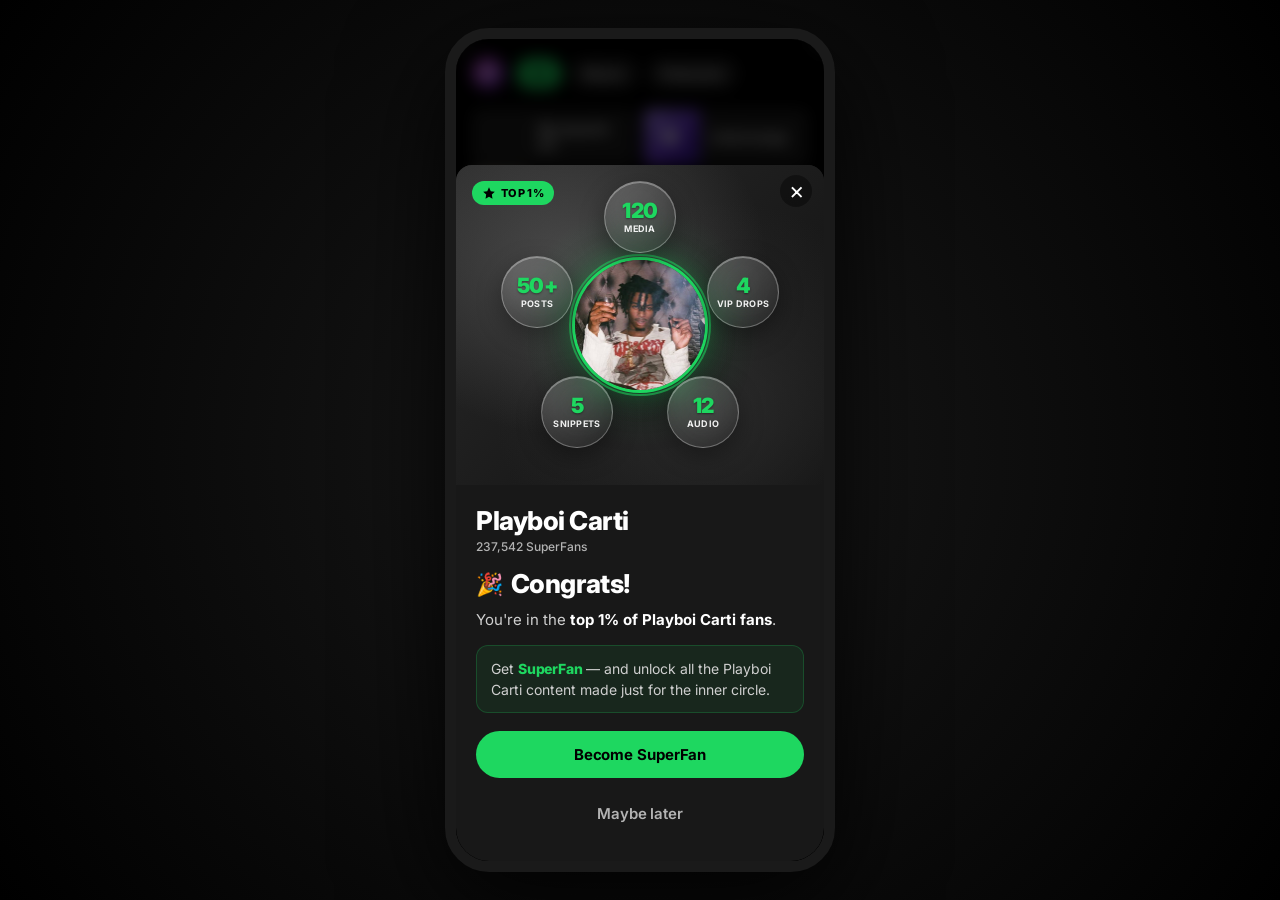
==== commit 49d33935: "Merge Wrapped funnel: add carousel entry under 'Just for you, Martin' - Add wrapped-card button unde" ====
--- a/index.html
+++ b/index.html
@@ -12,6 +12,8 @@
 </head>
 <body>
 
+<audio id="storyAudio" src="molly.mp3" loop preload="auto"></audio>
+
 <div class="device-frame">
 
   <!-- ============ HOME SCREEN ============ -->
@@ -96,6 +98,38 @@
       <!-- Section: Just for you -->
       <section class="section">
         <h2 class="section__title">Just for you, <span class="highlight">Martin</span></h2>
+
+        <!-- WRAPPED CARD — entry into the Wrapped story carousel funnel -->
+        <button class="wrapped-card" id="openWrapped" type="button" aria-label="Open your 2026 Wrapped">
+          <div class="wrapped-card__lines">
+            <svg viewBox="0 0 400 320" preserveAspectRatio="none" aria-hidden="true">
+              <defs>
+                <linearGradient id="wgrad" x1="0" y1="0" x2="1" y2="1">
+                  <stop offset="0" stop-color="#FFD56B" stop-opacity=".9"/>
+                  <stop offset=".5" stop-color="#FF7A3D" stop-opacity=".9"/>
+                  <stop offset="1" stop-color="#E83A8A" stop-opacity=".9"/>
+                </linearGradient>
+              </defs>
+              <g fill="none" stroke="url(#wgrad)" stroke-width="2" stroke-linecap="round">
+                <path d="M-20 200 Q 80 120 200 180 T 420 160" opacity=".8"/>
+                <path d="M-20 220 Q 100 140 220 200 T 440 180" opacity=".6"/>
+                <path d="M-20 240 Q 90 170 210 220 T 430 210" opacity=".4"/>
+                <circle cx="60" cy="80" r="36" stroke="#fff" stroke-opacity=".3"/>
+                <circle cx="60" cy="80" r="22" stroke="#fff" stroke-opacity=".5"/>
+                <circle cx="60" cy="80" r="10" fill="#1ED760" stroke="none"/>
+                <path d="M320 60 Q 360 90 340 130 T 380 200" stroke="#fff" stroke-opacity=".25"/>
+              </g>
+            </svg>
+          </div>
+          <div class="wrapped-card__body">
+            <div class="wrapped-card__eyebrow">Wrapped</div>
+            <div class="wrapped-card__title">It's time for<br/>your 2026 Wrapped.</div>
+          </div>
+          <div class="wrapped-card__play" aria-hidden="true">
+            <svg viewBox="0 0 24 24" width="22" height="22" fill="#000"><path d="M7 5v14l12-7z"/></svg>
+          </div>
+        </button>
+
         <div class="hcards">
           <article class="hcard" data-artist="featured" id="card-featured">
             <div class="hcard__cover hcard__cover--img">
@@ -237,6 +271,156 @@
     </div>
   </div>
 
+  <!-- ============ STORY VIEWER (Wrapped carousel funnel) ============ -->
+  <section class="screen screen--story" id="screen-story">
+    <!-- Top bar: progress + chrome -->
+    <div class="story-top">
+      <div class="story-progress" id="progress">
+        <div class="bar"><span></span></div>
+        <div class="bar"><span></span></div>
+        <div class="bar"><span></span></div>
+        <div class="bar"><span></span></div>
+        <div class="bar"><span></span></div>
+      </div>
+      <div class="story-chrome">
+        <button class="story-btn" id="closeStory" aria-label="Close">
+          <svg viewBox="0 0 24 24" width="22" height="22" fill="none" stroke="#fff" stroke-width="2.2"><path d="M6 6l12 12M18 6L6 18"/></svg>
+        </button>
+        <div class="story-logo">
+          <svg viewBox="0 0 168 168" width="22" height="22"><circle cx="84" cy="84" r="84" fill="#fff"/><path d="M119 121c-1.6 2.6-4.9 3.4-7.4 1.8-20.4-12.5-46-15.3-76.3-8.4-3 .7-5.9-1.2-6.6-4.2s1.2-5.9 4.2-6.6c33-7.5 61.4-4.3 84.3 9.7 2.6 1.6 3.4 4.9 1.8 7.7zm9.4-21.1c-2 3.3-6.3 4.3-9.6 2.3-23.4-14.4-58.9-18.5-86.5-10.2-3.6 1-7.5-1-8.5-4.6-1-3.6 1-7.5 4.6-8.5 31.5-9.5 70.7-4.9 97.6 11.6 3.3 2 4.3 6.3 2.4 9.4zm.8-22c-28-16.6-74.3-18.2-101-10.1-4.4 1.3-9-1.1-10.3-5.5-1.3-4.4 1.1-9 5.5-10.3 30.7-9.3 81.9-7.5 114.2 11.6 3.9 2.3 5.2 7.4 2.9 11.3-2.3 4-7.4 5.3-11.3 3z" fill="#000"/></svg>
+        </div>
+        <button class="story-btn" id="muteStory" aria-label="Mute">
+          <svg class="icon-on" viewBox="0 0 24 24" width="22" height="22" fill="none" stroke="#fff" stroke-width="2" stroke-linecap="round" stroke-linejoin="round">
+            <path d="M3 9v6h4l5 4V5L7 9H3z"/>
+            <path d="M16 8.5a4 4 0 0 1 0 7"/>
+            <path d="M19 5.5a8 8 0 0 1 0 13"/>
+          </svg>
+          <svg class="icon-off" viewBox="0 0 24 24" width="22" height="22" fill="none" stroke="#fff" stroke-width="2" stroke-linecap="round" stroke-linejoin="round">
+            <path d="M3 9v6h4l5 4V5L7 9H3z"/>
+            <path d="M16 9l5 6M21 9l-5 6"/>
+          </svg>
+        </button>
+      </div>
+    </div>
+
+    <!-- SLIDE 1 — INTRO -->
+    <article class="slide slide--intro active" data-slide="0">
+      <div class="slide__art">
+        <svg viewBox="0 0 400 400" preserveAspectRatio="xMidYMid slice" aria-hidden="true">
+          <g stroke="#fff" stroke-width="2" fill="none" opacity=".85">
+            <path d="M-50 300 Q 100 180 250 280 T 500 240"/>
+            <path d="M-50 330 Q 120 220 270 300 T 500 270"/>
+            <circle cx="200" cy="320" r="60" stroke-width="3"/>
+            <circle cx="200" cy="320" r="100"/>
+            <circle cx="200" cy="320" r="150"/>
+          </g>
+          <path d="M120 380 Q 200 280 280 380" stroke="#7B5BFF" stroke-width="14" fill="none" stroke-linecap="round"/>
+        </svg>
+      </div>
+      <div class="slide__body slide__body--intro">
+        <h1 class="slide__title">You listened.<br/>We counted.</h1>
+      </div>
+    </article>
+
+    <!-- SLIDE 2 — MINUTES -->
+    <article class="slide slide--minutes" data-slide="1">
+      <div class="slide__art slide__art--top">
+        <svg viewBox="0 0 400 400" preserveAspectRatio="xMidYMid slice" aria-hidden="true">
+          <g stroke="#fff" stroke-width="1.5" fill="none" opacity=".4">
+            <path d="M-30 50 C 100 -10, 200 80, 350 30"/>
+            <path d="M-30 70 C 100 10, 200 100, 360 50"/>
+            <path d="M-30 90 C 100 30, 200 120, 370 70"/>
+          </g>
+        </svg>
+      </div>
+      <div class="slide__body slide__body--center">
+        <div class="huge-number">78,432</div>
+        <p class="slide__sub">You listened for <b>78,432 minutes</b>.<br/>That's <b>86 days</b>. Nice.</p>
+      </div>
+      <div class="slide__art slide__art--bottom">
+        <svg viewBox="0 0 400 200" preserveAspectRatio="xMidYMid slice" aria-hidden="true">
+          <g stroke="#fff" stroke-width="2" fill="none" opacity=".55">
+            <circle cx="80" cy="120" r="80"/>
+            <circle cx="80" cy="120" r="55"/>
+            <circle cx="80" cy="120" r="30"/>
+            <path d="M180 150 Q 280 60 380 130" stroke="#7B5BFF" stroke-width="10"/>
+          </g>
+        </svg>
+      </div>
+    </article>
+
+    <!-- SLIDE 3 — TOP GENRES -->
+    <article class="slide slide--genres" data-slide="2">
+      <div class="dots dots--tl"><svg viewBox="0 0 200 100"><g><circle cx="30" cy="30" r="14" fill="#000"/><circle cx="80" cy="40" r="18" fill="#E84A3D"/><circle cx="140" cy="20" r="12" fill="#000"/><circle cx="180" cy="60" r="20" fill="#E84A3D"/></g></svg></div>
+      <div class="slide__body slide__body--center">
+        <p class="slide__kicker">Your top genres</p>
+        <ol class="genres">
+          <li><span class="rank">1</span><span class="g g--hl">Hip Hop</span></li>
+          <li><span class="rank">2</span><span class="g">Trap</span></li>
+          <li><span class="rank">3</span><span class="g">Rage</span></li>
+          <li><span class="rank">4</span><span class="g g--hl">Phonk</span></li>
+          <li><span class="rank">5</span><span class="g">Cloud Rap</span></li>
+        </ol>
+      </div>
+      <div class="dots dots--br"><svg viewBox="0 0 200 100"><g><circle cx="20" cy="60" r="16" fill="#E84A3D"/><circle cx="70" cy="30" r="12" fill="#000"/><circle cx="120" cy="60" r="22" fill="#000"/><circle cx="170" cy="35" r="14" fill="#E84A3D"/></g></svg></div>
+    </article>
+
+    <!-- SLIDE 4 — TOP ARTIST + SUPERFAN CTA -->
+    <article class="slide slide--artist" data-slide="3">
+      <div class="artist-bg" style="background-image:url('carti-avatar.jpg')"></div>
+      <div class="artist-veil"></div>
+      <div class="slide__body slide__body--artist">
+        <p class="slide__kicker slide__kicker--green">#1 Top artist</p>
+        <h1 class="artist-name">Playboi<br/>Carti</h1>
+        <div class="artist-stats">
+          <div class="stat"><b>612h</b><span>listened</span></div>
+          <div class="stat"><b>1,847</b><span>streams</span></div>
+          <div class="stat"><b>247</b><span>different tracks</span></div>
+        </div>
+        <p class="top-percent">You're in the <b>top 1%</b> of Playboi&nbsp;Carti's listeners worldwide.</p>
+        <button class="cta-superfan" id="becomeSuperfan" type="button">
+          Become SuperFan
+          <svg viewBox="0 0 24 24" width="16" height="16" fill="currentColor" style="margin-left:6px;vertical-align:-3px"><path d="M5 12h12M13 6l6 6-6 6" stroke="currentColor" stroke-width="2.4" fill="none"/></svg>
+        </button>
+      </div>
+    </article>
+
+    <!-- SLIDE 5 — WRAP CARD -->
+    <article class="slide slide--wrap" data-slide="4">
+      <div class="wrap-card">
+        <div class="wrap-card__year">2026</div>
+        <div class="wrap-card__photo" style="background-image:url('carti-avatar.jpg')"></div>
+        <div class="wrap-card__rows">
+          <div class="wrap-row">
+            <div class="wrap-row__label">Top Artist</div>
+            <div class="wrap-row__value">Playboi Carti</div>
+          </div>
+          <div class="wrap-row">
+            <div class="wrap-row__label">Top Song</div>
+            <div class="wrap-row__value">Shoota (feat. Lil Uzi Vert)</div>
+          </div>
+          <div class="wrap-row">
+            <div class="wrap-row__label">Top Genre</div>
+            <div class="wrap-row__value">Hip Hop</div>
+          </div>
+          <div class="wrap-row">
+            <div class="wrap-row__label">Listening Minutes</div>
+            <div class="wrap-row__value">78,432</div>
+          </div>
+        </div>
+        <div class="wrap-card__footer">
+          <span>SPOTIFY.COM/WRAPPED</span>
+          <svg viewBox="0 0 168 168" width="22" height="22"><circle cx="84" cy="84" r="84" fill="#1ED760"/><path d="M119 121c-1.6 2.6-4.9 3.4-7.4 1.8-20.4-12.5-46-15.3-76.3-8.4-3 .7-5.9-1.2-6.6-4.2s1.2-5.9 4.2-6.6c33-7.5 61.4-4.3 84.3 9.7 2.6 1.6 3.4 4.9 1.8 7.7zm9.4-21.1c-2 3.3-6.3 4.3-9.6 2.3-23.4-14.4-58.9-18.5-86.5-10.2-3.6 1-7.5-1-8.5-4.6-1-3.6 1-7.5 4.6-8.5 31.5-9.5 70.7-4.9 97.6 11.6 3.3 2 4.3 6.3 2.4 9.4zm.8-22c-28-16.6-74.3-18.2-101-10.1-4.4 1.3-9-1.1-10.3-5.5-1.3-4.4 1.1-9 5.5-10.3 30.7-9.3 81.9-7.5 114.2 11.6 3.9 2.3 5.2 7.4 2.9 11.3-2.3 4-7.4 5.3-11.3 3z" fill="#000"/></svg>
+        </div>
+      </div>
+      <button class="share-btn" type="button">Share this story</button>
+    </article>
+
+    <!-- Invisible tap zones -->
+    <div class="tap tap--prev" id="tapPrev" aria-label="Previous"></div>
+    <div class="tap tap--next" id="tapNext" aria-label="Next"></div>
+  </section>
+
   <!-- ============ ARTIST PROFILE (locked SuperFan feed) ============ -->
   <section class="screen screen--profile" id="screen-profile">
     <header class="subheader">
--- a/styles.css
+++ b/styles.css
@@ -1133,3 +1133,514 @@
 .perk--big > div { display: flex; flex-direction: column; gap: 2px; }
 .perk--big b { font-size: 13.5px; font-weight: 700; }
 .perk--big span { font-size: 12px; color: #999; }
+
+/* ============================================================
+   ============ WRAPPED FUNNEL (carousel) — merged in ==========
+   ============================================================ */
+
+/* ============ WRAPPED CARD (entry block under "Just for you") ============ */
+.wrapped-card {
+  position: relative;
+  display: block;
+  width: 100%;
+  aspect-ratio: 16 / 9;
+  border-radius: 12px;
+  overflow: hidden;
+  background: #000;
+  color: #fff;
+  text-align: left;
+  padding: 0;
+  border: none;
+  cursor: pointer;
+  margin: 4px 0 14px;
+  transition: transform .15s ease;
+  isolation: isolate;
+  font-family: inherit;
+}
+.wrapped-card:active { transform: scale(.98); }
+.wrapped-card::before {
+  content: '';
+  position: absolute;
+  inset: 0;
+  background:
+    radial-gradient(ellipse at 30% 30%, rgba(232,90,58,.45) 0%, transparent 55%),
+    radial-gradient(ellipse at 70% 75%, rgba(120,60,180,.45) 0%, transparent 60%),
+    #0a0a0a;
+  z-index: 0;
+}
+.wrapped-card__lines { position: absolute; inset: 0; z-index: 1; }
+.wrapped-card__lines svg { width: 100%; height: 100%; display: block; }
+.wrapped-card__body {
+  position: relative;
+  z-index: 2;
+  padding: 16px 18px;
+  display: flex;
+  flex-direction: column;
+  gap: 6px;
+  padding-right: 76px;
+}
+.wrapped-card__eyebrow {
+  font-size: 10px;
+  font-weight: 700;
+  text-transform: uppercase;
+  letter-spacing: .2em;
+  color: rgba(255,255,255,.7);
+}
+.wrapped-card__title {
+  font-size: clamp(22px, 5.8vw, 30px);
+  font-weight: 900;
+  line-height: 1.05;
+  letter-spacing: -.03em;
+}
+.wrapped-card__play {
+  position: absolute;
+  bottom: 14px; right: 14px;
+  width: 48px; height: 48px;
+  border-radius: 50%;
+  background: #1ED760;
+  display: flex; align-items: center; justify-content: center;
+  z-index: 3;
+  box-shadow: 0 6px 20px rgba(30,215,96,.4);
+}
+
+/* ============ STORY VIEWER ============ */
+.screen--story {
+  background: #000;
+  padding: 0;
+}
+.story-top {
+  position: absolute;
+  top: 0; left: 0; right: 0;
+  z-index: 30;
+  padding: max(12px, env(safe-area-inset-top)) 12px 12px;
+  pointer-events: none;
+}
+.story-progress {
+  display: flex;
+  gap: 4px;
+  margin-bottom: 10px;
+}
+.bar {
+  flex: 1;
+  height: 3px;
+  background: rgba(255,255,255,.25);
+  border-radius: 2px;
+  overflow: hidden;
+}
+.bar span {
+  display: block;
+  height: 100%;
+  width: 0;
+  background: #fff;
+  transition: width .35s ease;
+}
+.bar.done span { width: 100%; }
+.bar.active span { width: 100%; }
+.story-chrome {
+  display: flex;
+  align-items: center;
+  justify-content: space-between;
+  padding: 0 6px;
+  pointer-events: auto;
+}
+.story-btn {
+  width: 36px; height: 36px;
+  display: flex; align-items: center; justify-content: center;
+  background: none;
+  border: none;
+  cursor: pointer;
+}
+.story-btn .icon-off { display: none; }
+.story-btn.muted .icon-on { display: none; }
+.story-btn.muted .icon-off { display: block; }
+.story-logo {
+  width: 28px; height: 28px;
+  display: flex; align-items: center; justify-content: center;
+}
+
+/* ============ SLIDES ============ */
+.slide {
+  position: absolute;
+  inset: 0;
+  display: none;
+  flex-direction: column;
+  justify-content: center;
+  align-items: center;
+  overflow: hidden;
+  padding: 60px 28px 80px;
+}
+.slide.active { display: flex; }
+
+.slide__body {
+  position: relative;
+  z-index: 5;
+  width: 100%;
+  display: flex;
+  flex-direction: column;
+}
+.slide__body--center { text-align: center; align-items: center; gap: 18px; }
+.slide__body--intro { justify-content: flex-end; flex: 1; text-align: left; padding-bottom: 20px; }
+.slide__body--artist {
+  justify-content: flex-end;
+  flex: 1;
+  text-align: left;
+  gap: 14px;
+}
+
+.slide__art {
+  position: absolute;
+  inset: 0;
+  z-index: 1;
+  pointer-events: none;
+}
+.slide__art--top    { bottom: auto; height: 35%; }
+.slide__art--bottom { top: auto;    height: 35%; }
+
+.slide__title {
+  font-size: clamp(36px, 9vw, 52px);
+  font-weight: 900;
+  line-height: 1;
+  letter-spacing: -.04em;
+  color: #fff;
+}
+.slide__sub {
+  font-size: 15px;
+  line-height: 1.5;
+  color: rgba(255,255,255,.85);
+  max-width: 280px;
+}
+.slide__sub b { color: #fff; font-weight: 800; }
+.slide__kicker {
+  font-size: 13px;
+  font-weight: 700;
+  text-transform: uppercase;
+  letter-spacing: .15em;
+  color: rgba(255,255,255,.7);
+}
+.slide__kicker--green { color: #1ED760; }
+
+/* slide 1 — INTRO */
+.slide--intro { background: linear-gradient(180deg, #1a1a1a 0%, #050505 100%); }
+
+/* slide 2 — MINUTES */
+.slide--minutes {
+  background: #FFD656;
+  color: #2A1505;
+  padding-left: 8px;
+  padding-right: 8px;
+}
+.slide--minutes .slide__sub { color: rgba(42,21,5,.85); }
+.slide--minutes .slide__sub b { color: #2A1505; }
+.huge-number {
+  font-size: clamp(76px, 25vw, 124px);
+  font-weight: 900;
+  font-style: italic;
+  letter-spacing: -.04em;
+  line-height: .9;
+  color: #7B5BFF;
+  text-shadow: 3px 3px 0 #2A1505;
+  display: inline-block;
+  white-space: nowrap;
+  transform: translateX(-4px);
+  max-width: 100%;
+}
+
+/* slide 3 — GENRES */
+.slide--genres { background: #F4EFE3; color: #161616; }
+.dots {
+  position: absolute;
+  width: 60%;
+  height: 25%;
+  z-index: 1;
+  pointer-events: none;
+}
+.dots--tl { top: 0; left: 0; }
+.dots--br { bottom: 0; right: 0; transform: rotate(180deg); }
+.dots svg { width: 100%; height: 100%; display: block; }
+.slide--genres .slide__kicker { color: rgba(20,20,20,.7); }
+.genres {
+  display: flex;
+  flex-direction: column;
+  gap: 8px;
+  margin-top: 14px;
+  width: 100%;
+  list-style: none;
+  padding: 0;
+}
+.genres li {
+  display: flex;
+  align-items: baseline;
+  gap: 12px;
+}
+.rank {
+  font-size: 22px;
+  font-weight: 800;
+  color: #161616;
+  width: 26px;
+  text-align: right;
+  letter-spacing: -.04em;
+}
+.g {
+  font-size: clamp(32px, 8vw, 44px);
+  font-weight: 900;
+  letter-spacing: -.04em;
+  line-height: 1.05;
+}
+.g--hl {
+  background: #161616;
+  color: #F4EFE3;
+  padding: 0 8px;
+}
+
+/* slide 4 — ARTIST + SUPERFAN */
+.slide--artist {
+  background: #000;
+  color: #fff;
+  padding-top: 60px;
+  padding-bottom: 32px;
+}
+.artist-bg {
+  position: absolute;
+  inset: 0;
+  background-size: cover;
+  background-position: center 20%;
+  z-index: 0;
+  filter: saturate(1.05);
+}
+.artist-veil {
+  position: absolute;
+  inset: 0;
+  z-index: 1;
+  background: linear-gradient(180deg, rgba(0,0,0,.3) 0%, rgba(0,0,0,.85) 60%, #000 100%);
+}
+.artist-name {
+  font-size: clamp(48px, 13vw, 76px);
+  font-weight: 900;
+  line-height: .92;
+  letter-spacing: -.05em;
+  margin-top: 4px;
+  color: #fff;
+}
+.artist-stats {
+  display: flex;
+  gap: 18px;
+  margin-top: 6px;
+}
+/* Scoped: don't break main .stat (profile screen) */
+.artist-stats .stat {
+  align-items: flex-start;
+  gap: 2px;
+}
+.artist-stats .stat b {
+  font-size: 18px;
+  font-weight: 800;
+  letter-spacing: -.02em;
+  color: #fff;
+}
+.artist-stats .stat span {
+  font-size: 11px;
+  color: rgba(255,255,255,.7);
+  font-weight: 500;
+  text-transform: uppercase;
+  letter-spacing: .05em;
+}
+.top-percent {
+  font-size: 16px;
+  line-height: 1.45;
+  color: rgba(255,255,255,.9);
+  margin-top: 6px;
+}
+.top-percent b { color: #1ED760; font-weight: 800; }
+.cta-superfan {
+  margin-top: 14px;
+  background: #1ED760;
+  color: #000;
+  padding: 16px 24px;
+  border-radius: 999px;
+  border: none;
+  font-weight: 800;
+  font-size: 16px;
+  letter-spacing: -.1px;
+  width: 100%;
+  display: flex;
+  align-items: center;
+  justify-content: center;
+  cursor: pointer;
+  transition: transform .15s ease, background .15s ease;
+  box-shadow: 0 10px 30px rgba(30,215,96,.3);
+  font-family: inherit;
+}
+.cta-superfan:active { transform: scale(.97); background: #19c455; }
+
+/* slide 5 — WRAP CARD */
+.slide--wrap {
+  background: #7B5BFF;
+  padding: 70px 24px 40px;
+  gap: 16px;
+}
+.wrap-card {
+  background: #F4EFE3;
+  color: #161616;
+  border-radius: 8px;
+  width: 100%;
+  max-width: 320px;
+  padding: 18px 18px 14px;
+  position: relative;
+  display: flex;
+  flex-direction: column;
+  gap: 14px;
+  box-shadow: 0 24px 60px rgba(0,0,0,.4);
+  transform: rotate(-2deg);
+}
+.wrap-card__year {
+  font-size: 64px;
+  font-weight: 900;
+  font-style: italic;
+  line-height: .9;
+  letter-spacing: -.05em;
+  color: #1ED760;
+  text-shadow: 3px 3px 0 #161616;
+  align-self: flex-start;
+}
+.wrap-card__photo {
+  width: 100%;
+  height: 180px;
+  background-size: cover;
+  background-position: center 25%;
+  border-radius: 2px;
+}
+.wrap-card__rows { display: flex; flex-direction: column; gap: 6px; }
+.wrap-row {
+  display: flex;
+  flex-direction: column;
+  border-bottom: 1px solid rgba(0,0,0,.1);
+  padding-bottom: 4px;
+}
+.wrap-row:last-child { border-bottom: none; }
+.wrap-row__label {
+  font-size: 9px;
+  font-weight: 700;
+  text-transform: uppercase;
+  letter-spacing: .12em;
+  color: rgba(0,0,0,.5);
+}
+.wrap-row__value {
+  font-size: 15px;
+  font-weight: 800;
+  letter-spacing: -.01em;
+  margin-top: 1px;
+}
+.wrap-card__footer {
+  display: flex;
+  justify-content: space-between;
+  align-items: center;
+  font-size: 9px;
+  font-weight: 700;
+  letter-spacing: .15em;
+  color: rgba(0,0,0,.55);
+  margin-top: 4px;
+}
+.share-btn {
+  background: #161616;
+  color: #fff;
+  padding: 14px 28px;
+  border-radius: 999px;
+  border: none;
+  font-weight: 700;
+  font-size: 14px;
+  letter-spacing: -.1px;
+  cursor: pointer;
+  transition: transform .15s ease;
+  z-index: 5;
+  position: relative;
+  font-family: inherit;
+}
+.share-btn:active { transform: scale(.97); }
+
+/* ============ TAP ZONES (story navigation) ============ */
+.tap {
+  position: absolute;
+  top: 80px;
+  bottom: 0;
+  width: 35%;
+  z-index: 20;
+  cursor: pointer;
+}
+.tap--prev { left: 0; }
+.tap--next { right: 0; }
+
+/* ============ SLIDE ANIMATIONS ============ */
+@keyframes wfadeUp {
+  from { opacity: 0; transform: translateY(24px); }
+  to   { opacity: 1; transform: translateY(0); }
+}
+@keyframes wfadeRight {
+  from { opacity: 0; transform: translateX(-24px); }
+  to   { opacity: 1; transform: translateX(0); }
+}
+@keyframes wfadeIn {
+  from { opacity: 0; }
+  to   { opacity: 1; }
+}
+@keyframes wnumberPop {
+  0%   { opacity: 0; transform: translateX(-4px) scale(.55) rotate(-4deg); }
+  60%  { opacity: 1; transform: translateX(-4px) scale(1.06); }
+  100% {              transform: translateX(-4px) scale(1) rotate(0); }
+}
+@keyframes wringPulse {
+  0%, 100% { transform: scale(1); }
+  50%      { transform: scale(1.04); }
+}
+@keyframes wdotsFloat {
+  0%, 100% { transform: translateY(0) rotate(0); }
+  50%      { transform: translateY(-10px) rotate(2deg); }
+}
+@keyframes wdotsFloatRev {
+  0%, 100% { transform: translateY(0) rotate(180deg); }
+  50%      { transform: translateY(8px) rotate(178deg); }
+}
+@keyframes wkenBurns {
+  0%   { transform: scale(1.18); }
+  100% { transform: scale(1.04); }
+}
+@keyframes wcardFlip {
+  0%   { opacity: 0; transform: rotate(-18deg) scale(.7); }
+  100% { opacity: 1; transform: rotate(-2deg) scale(1); }
+}
+
+.slide--intro.active .slide__title {
+  animation: wfadeUp .8s cubic-bezier(.16,1,.3,1) .15s both;
+}
+.slide--intro.active .slide__art {
+  animation: wfadeIn .8s ease-out both, wringPulse 4s ease-in-out 1s infinite;
+  transform-origin: center;
+}
+.slide--minutes.active .huge-number {
+  animation: wnumberPop .9s cubic-bezier(.16,1,.3,1) .1s both;
+}
+.slide--minutes.active .slide__sub {
+  animation: wfadeUp .6s ease-out .55s both;
+}
+.slide--minutes.active .slide__art--top { animation: wfadeIn .8s ease-out both; }
+.slide--minutes.active .slide__art--bottom { animation: wfadeIn .8s ease-out .2s both; }
+.slide--genres.active .slide__kicker { animation: wfadeUp .5s ease-out .1s both; }
+.slide--genres.active .genres li { animation: wfadeRight .55s cubic-bezier(.16,1,.3,1) both; }
+.slide--genres.active .genres li:nth-child(1) { animation-delay: .18s; }
+.slide--genres.active .genres li:nth-child(2) { animation-delay: .3s; }
+.slide--genres.active .genres li:nth-child(3) { animation-delay: .42s; }
+.slide--genres.active .genres li:nth-child(4) { animation-delay: .54s; }
+.slide--genres.active .genres li:nth-child(5) { animation-delay: .66s; }
+.slide--genres.active .dots--tl { animation: wdotsFloat 5s ease-in-out infinite; }
+.slide--genres.active .dots--br { animation: wdotsFloatRev 5.5s ease-in-out infinite; }
+.slide--artist.active .artist-bg { animation: wkenBurns 7s ease-out both; }
+.slide--artist.active .slide__kicker--green { animation: wfadeUp .55s ease-out .25s both; }
+.slide--artist.active .artist-name          { animation: wfadeUp .65s cubic-bezier(.16,1,.3,1) .35s both; }
+.slide--artist.active .artist-stats         { animation: wfadeUp .55s ease-out .55s both; }
+.slide--artist.active .top-percent          { animation: wfadeUp .55s ease-out .75s both; }
+.slide--artist.active .cta-superfan         { animation: wfadeUp .55s cubic-bezier(.16,1,.3,1) .95s both; }
+.slide--wrap.active .wrap-card { animation: wcardFlip .8s cubic-bezier(.16,1,.3,1) .15s both; }
+.slide--wrap.active .share-btn { animation: wfadeUp .5s ease-out .7s both; }
+
+@media (prefers-reduced-motion: reduce) {
+  .slide *, .wrapped-card * { transition: none !important; animation: none !important; }
+}
